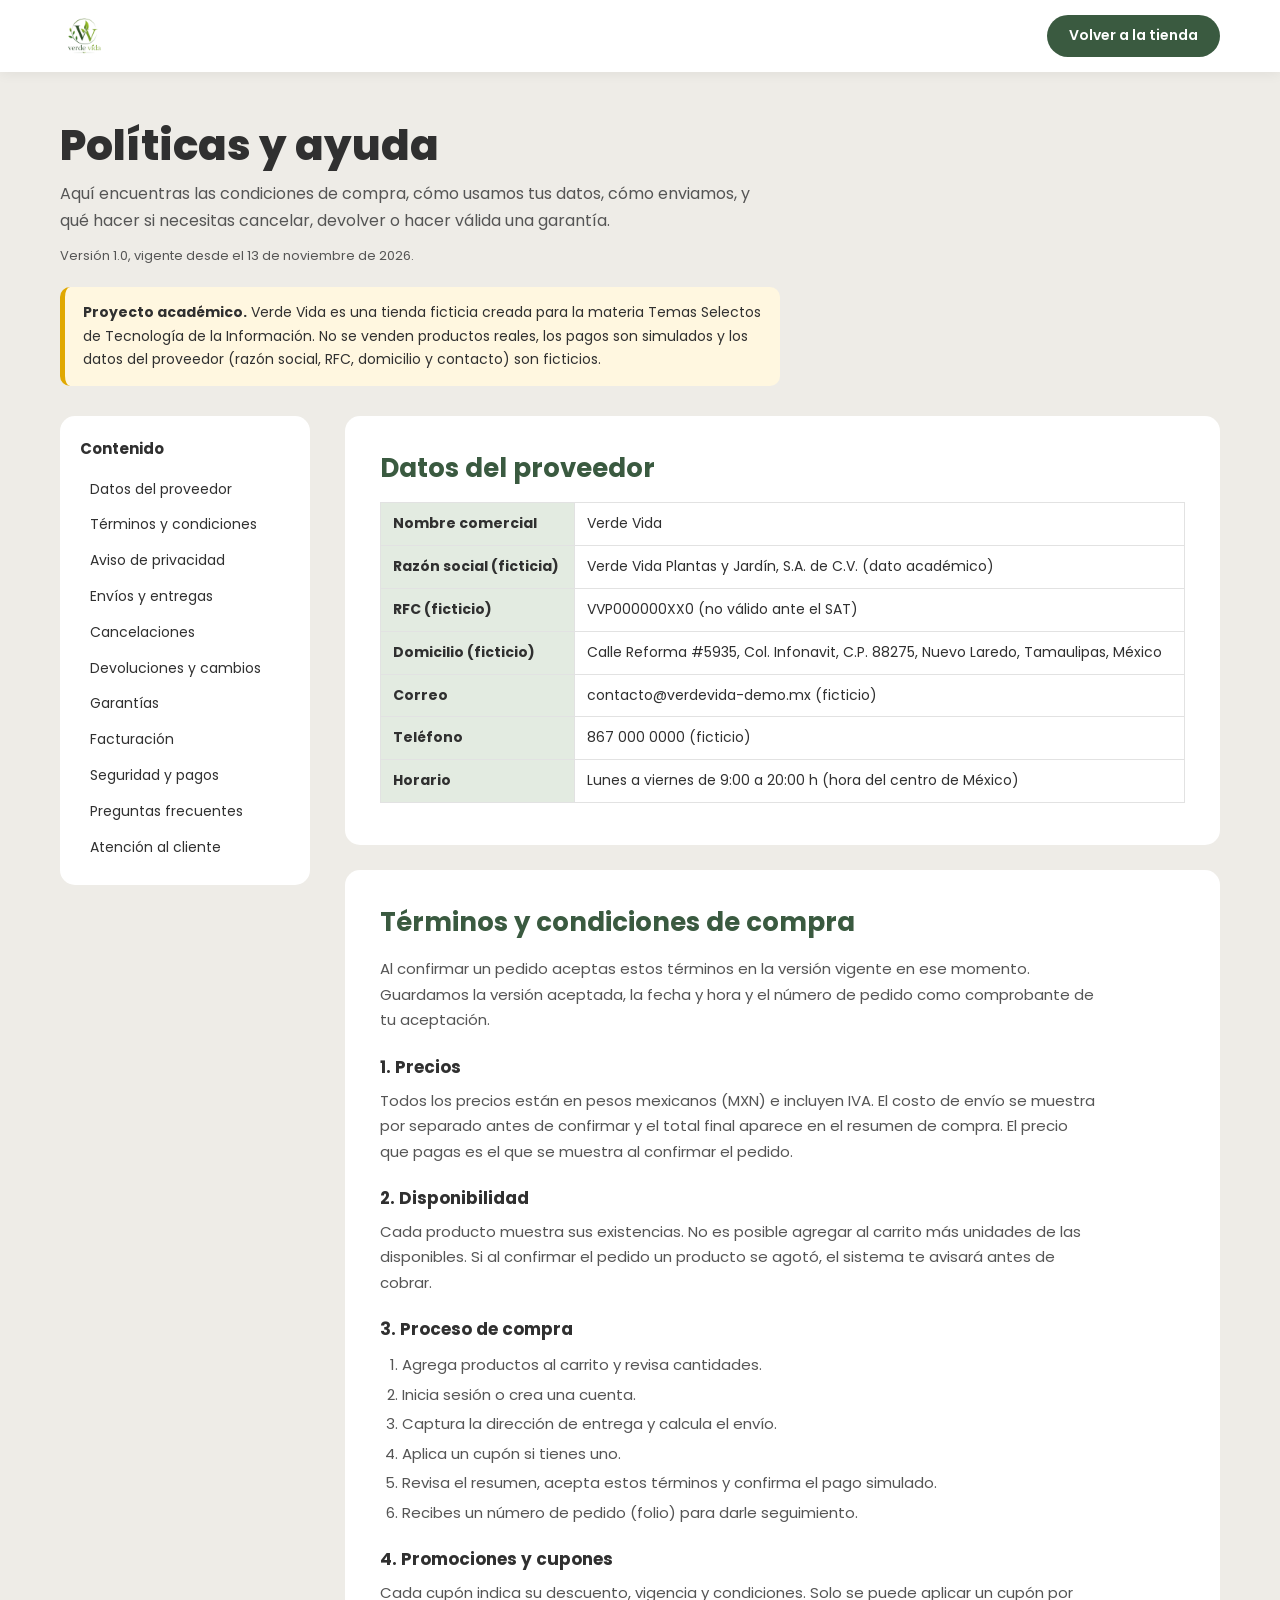
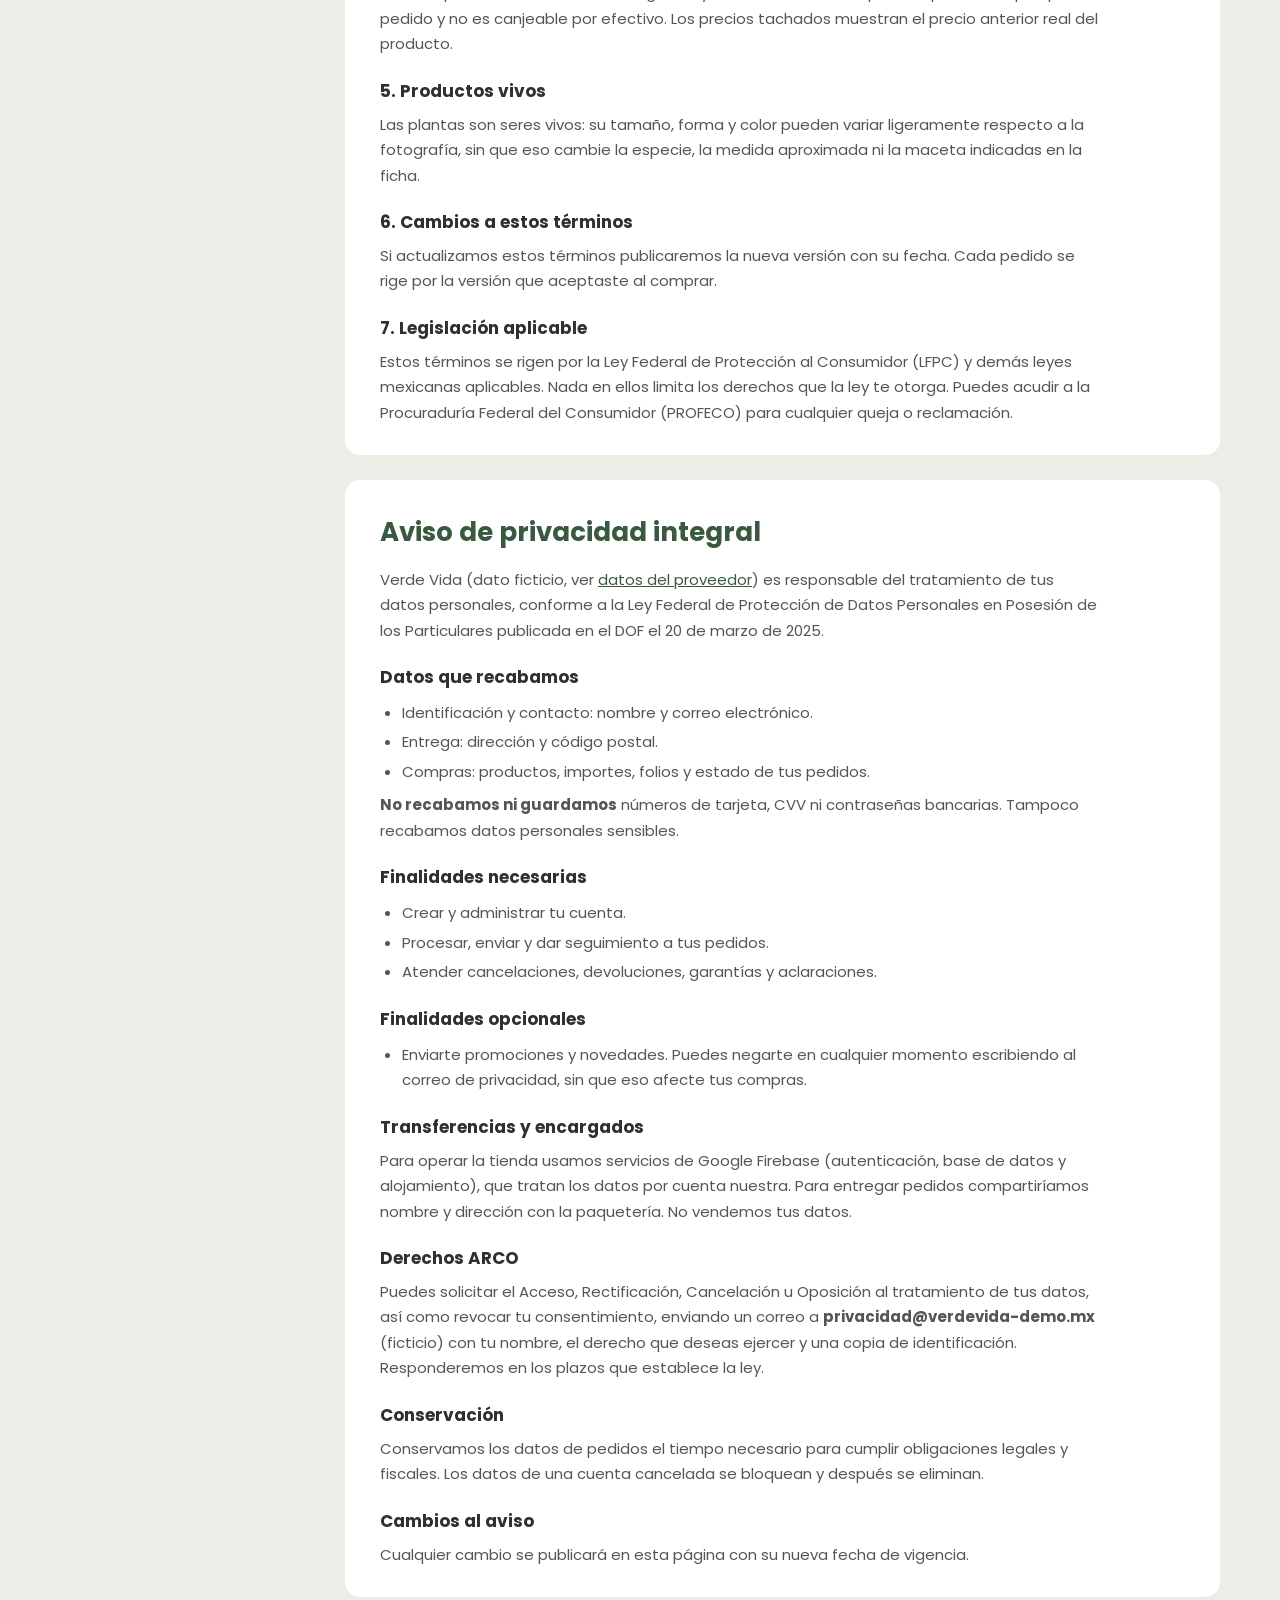
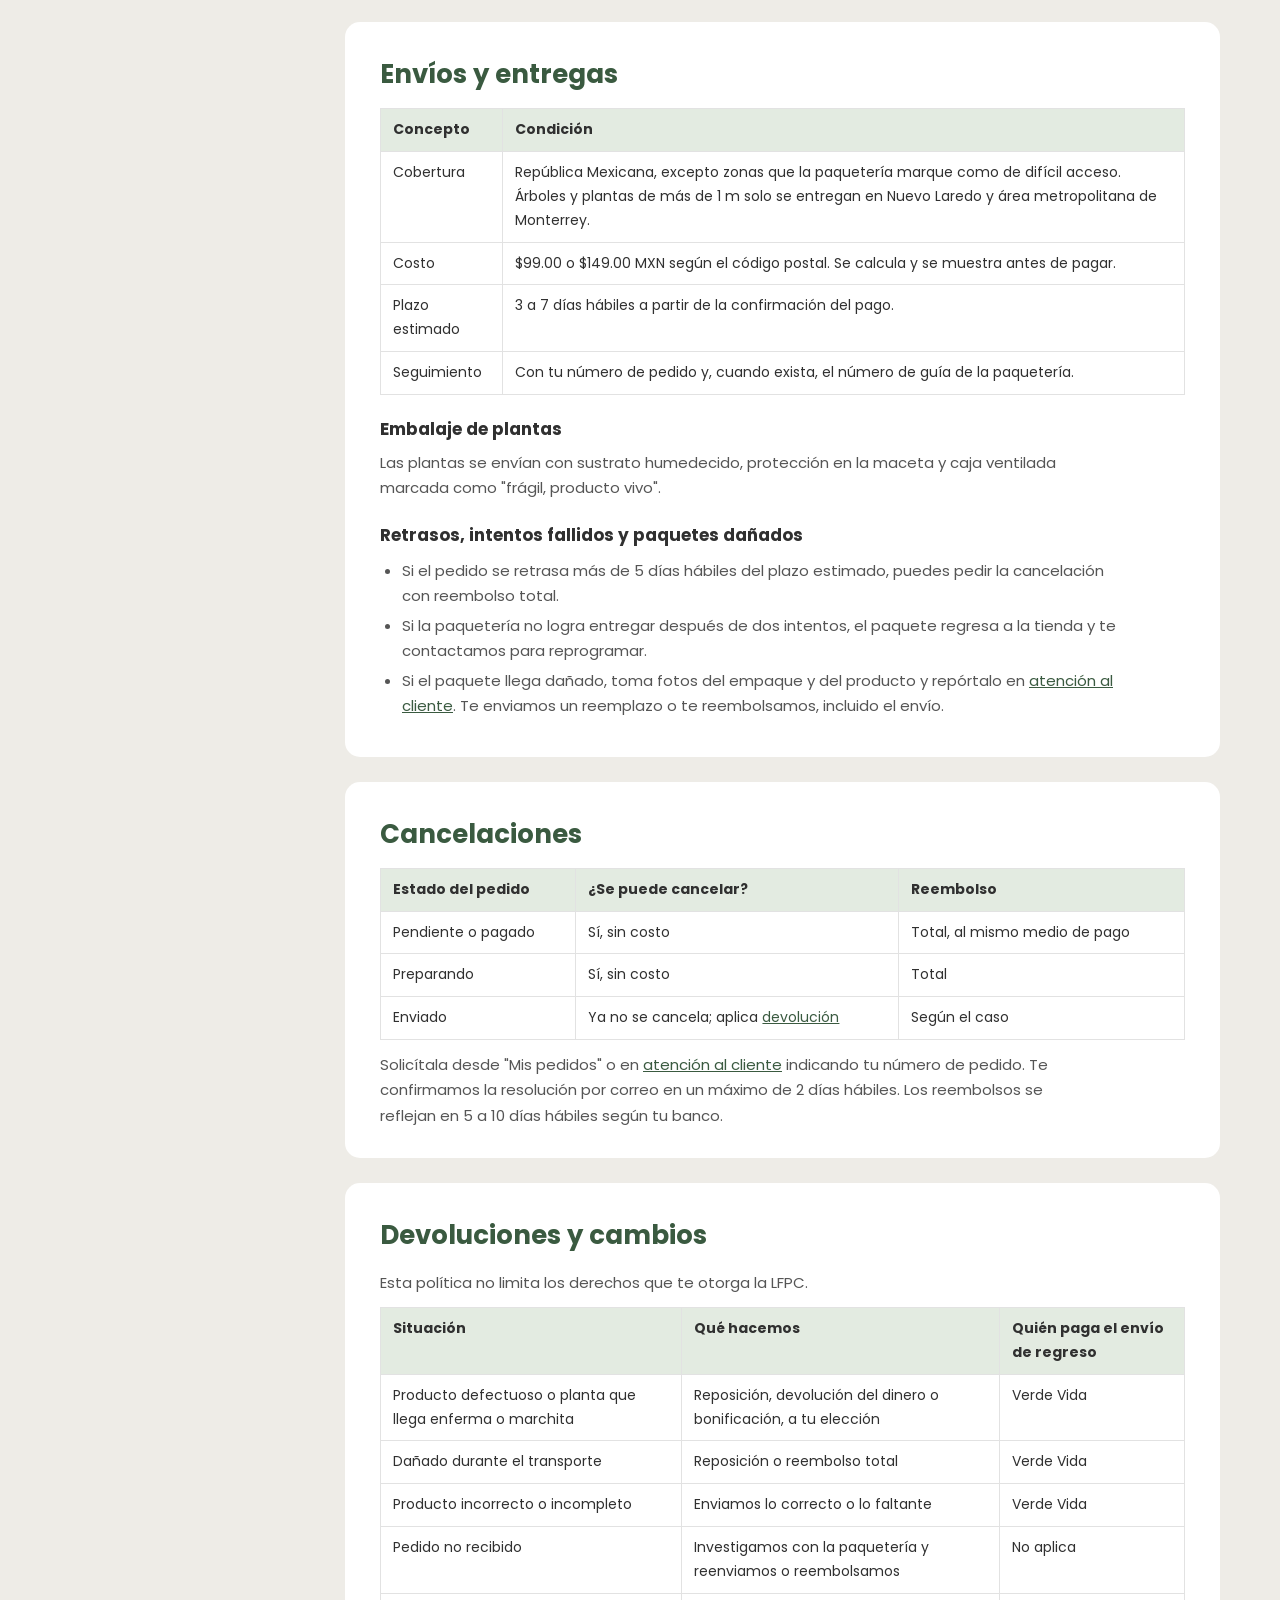
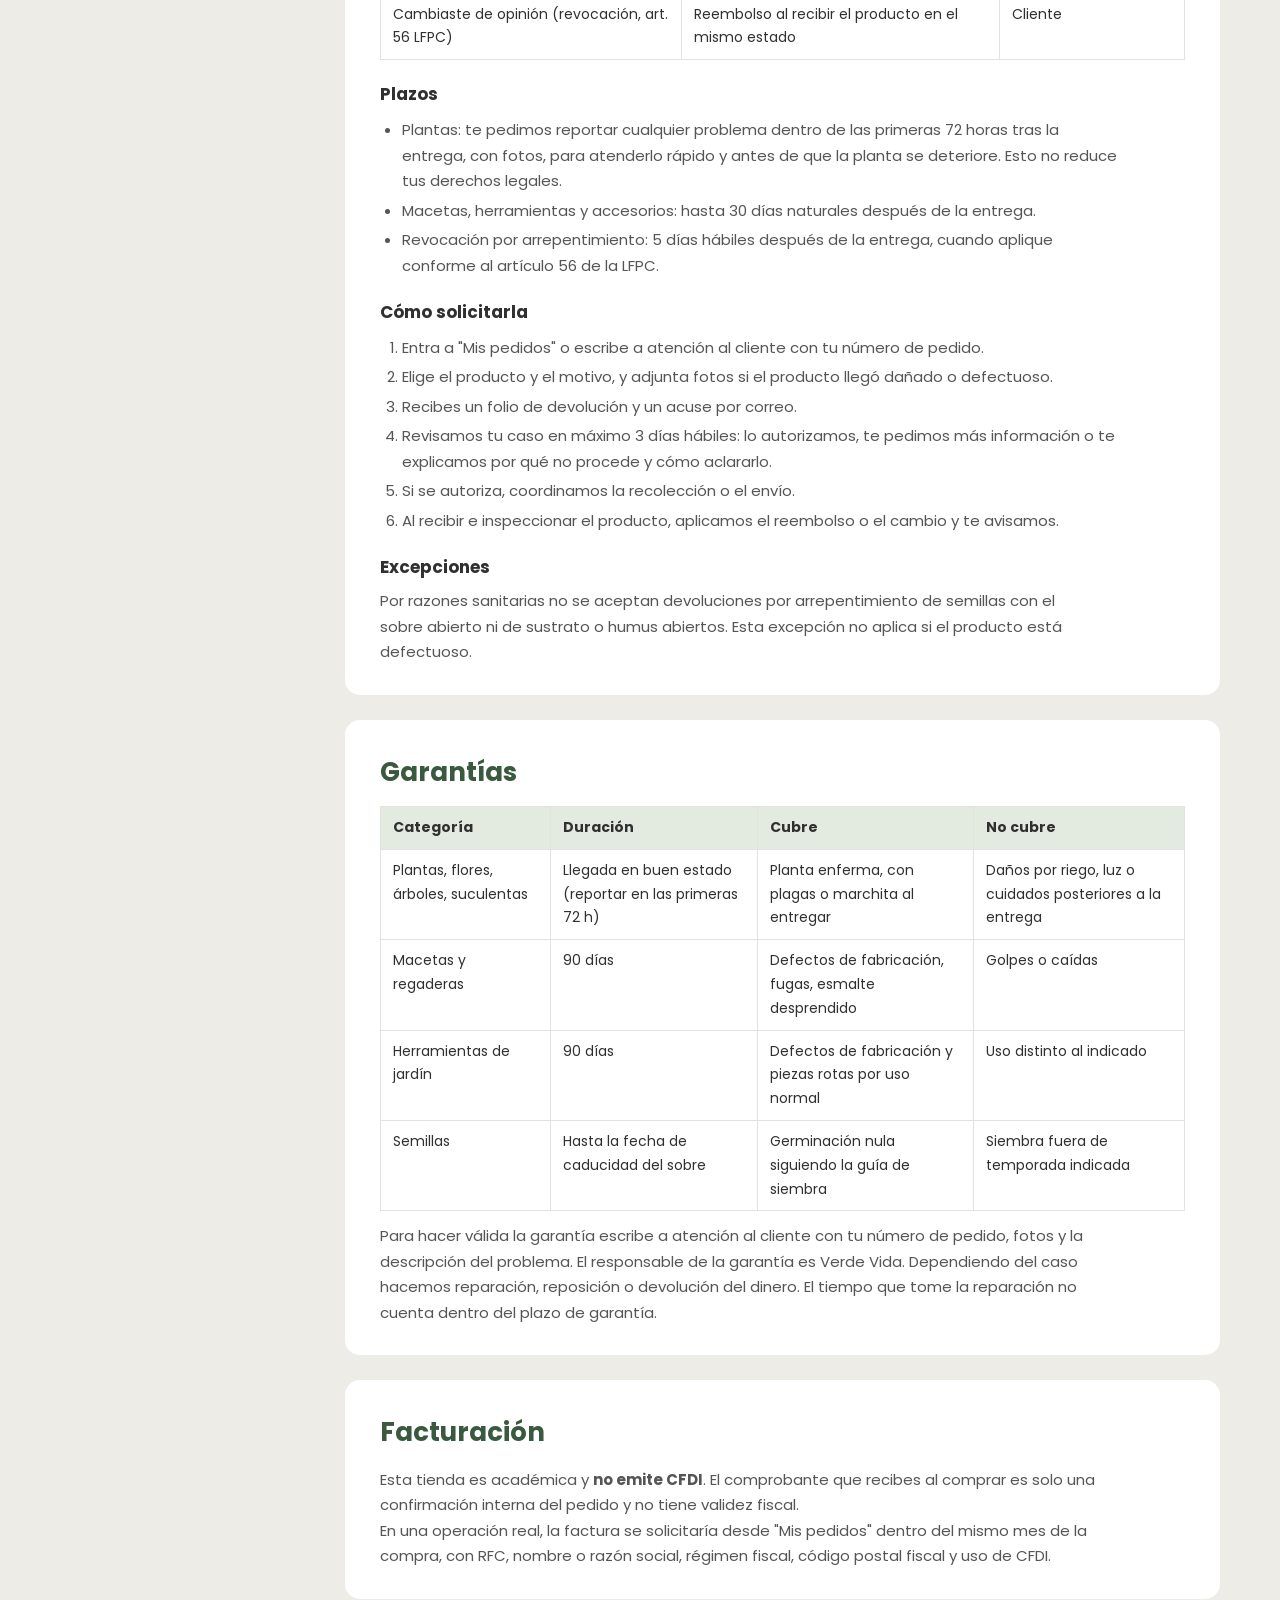
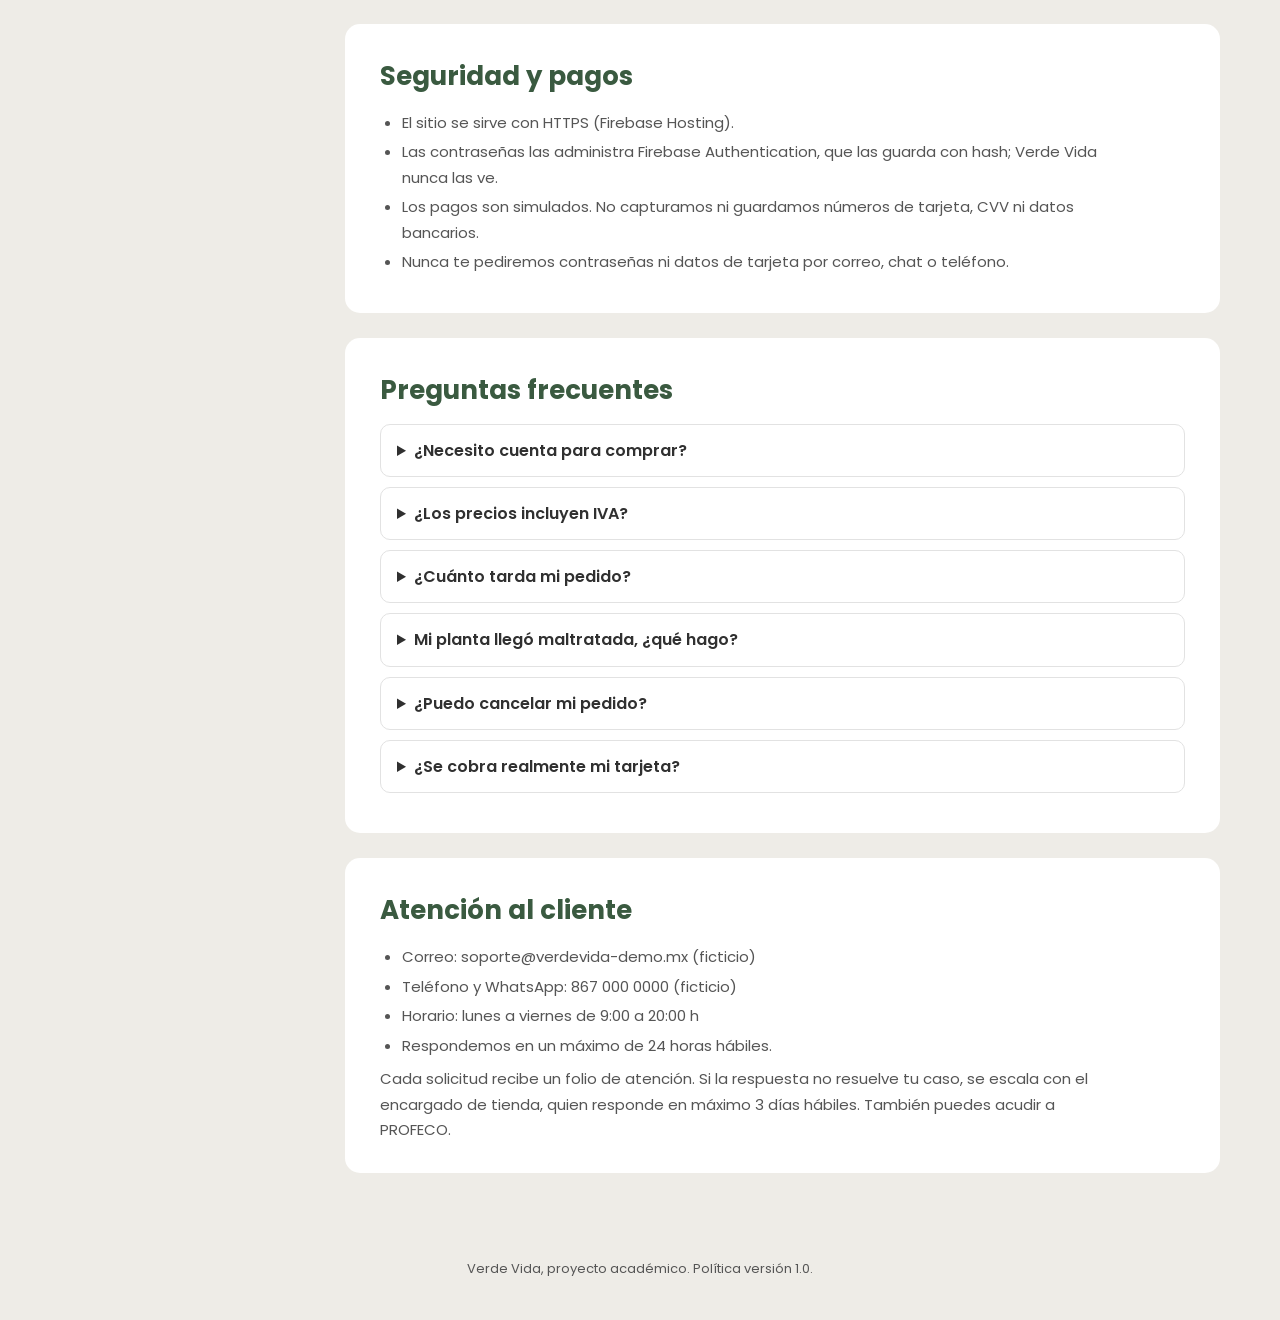
==== politicas.html @ 515da31c "pagina verde vida termianada, se realizo cambios en index, scrip y agregar archivos admin, etc" ====
<!DOCTYPE html>
<html lang="es">
<head>
    <meta charset="UTF-8">
    <meta name="viewport" content="width=device-width, initial-scale=1.0">
    <title>Políticas y Ayuda | Verde Vida</title>
    <!-- Solo legal.css: así esta página no hereda las reglas de style.css -->
    <link rel="stylesheet" href="legal.css?v=1.0">
</head>
<body>

<header class="legal-top">
    <div class="legal-top-inner">
        <a href="index.html" aria-label="Ir a la tienda Verde Vida">
            <img src="images/logo.ico" alt="Verde Vida">
        </a>
        <a href="index.html" class="btn-volver">Volver a la tienda</a>
    </div>
</header>

<section class="legal-hero">
    <h1>Políticas y ayuda</h1>
    <p>Aquí encuentras las condiciones de compra, cómo usamos tus datos, cómo enviamos, y qué hacer si necesitas cancelar, devolver o hacer válida una garantía.</p>
    <p class="version">Versión 1.0, vigente desde el 13 de noviembre de 2026.</p>
    <div class="aviso-academico" role="note">
        <strong>Proyecto académico.</strong> Verde Vida es una tienda ficticia creada para la materia Temas Selectos de Tecnología de la Información. No se venden productos reales, los pagos son simulados y los datos del proveedor (razón social, RFC, domicilio y contacto) son ficticios.
    </div>
</section>

<div class="legal-layout">

    <nav class="legal-indice" aria-label="Índice de políticas">
        <h2>Contenido</h2>
        <ul>
            <li><a href="#proveedor">Datos del proveedor</a></li>
            <li><a href="#terminos">Términos y condiciones</a></li>
            <li><a href="#privacidad">Aviso de privacidad</a></li>
            <li><a href="#envios">Envíos y entregas</a></li>
            <li><a href="#cancelaciones">Cancelaciones</a></li>
            <li><a href="#devoluciones">Devoluciones y cambios</a></li>
            <li><a href="#garantias">Garantías</a></li>
            <li><a href="#facturacion">Facturación</a></li>
            <li><a href="#seguridad">Seguridad y pagos</a></li>
            <li><a href="#faq">Preguntas frecuentes</a></li>
            <li><a href="#contacto">Atención al cliente</a></li>
        </ul>
    </nav>

    <main>

        <!-- ================= PROVEEDOR ================= -->
        <section class="legal-seccion" id="proveedor">
            <h2>Datos del proveedor</h2>
            <div class="tabla-wrap">
                <table>
                    <tr><th>Nombre comercial</th><td>Verde Vida</td></tr>
                    <tr><th>Razón social (ficticia)</th><td>Verde Vida Plantas y Jardín, S.A. de C.V. (dato académico)</td></tr>
                    <tr><th>RFC (ficticio)</th><td>VVP000000XX0 (no válido ante el SAT)</td></tr>
                    <tr><th>Domicilio (ficticio)</th><td>Calle Reforma #5935, Col. Infonavit, C.P. 88275, Nuevo Laredo, Tamaulipas, México</td></tr>
                    <tr><th>Correo</th><td>contacto@verdevida-demo.mx (ficticio)</td></tr>
                    <tr><th>Teléfono</th><td>867 000 0000 (ficticio)</td></tr>
                    <tr><th>Horario</th><td>Lunes a viernes de 9:00 a 20:00 h (hora del centro de México)</td></tr>
                </table>
            </div>
        </section>

        <!-- ================= TÉRMINOS ================= -->
        <section class="legal-seccion" id="terminos">
            <h2>Términos y condiciones de compra</h2>
            <p>Al confirmar un pedido aceptas estos términos en la versión vigente en ese momento. Guardamos la versión aceptada, la fecha y hora y el número de pedido como comprobante de tu aceptación.</p>

            <h3>1. Precios</h3>
            <p>Todos los precios están en pesos mexicanos (MXN) e incluyen IVA. El costo de envío se muestra por separado antes de confirmar y el total final aparece en el resumen de compra. El precio que pagas es el que se muestra al confirmar el pedido.</p>

            <h3>2. Disponibilidad</h3>
            <p>Cada producto muestra sus existencias. No es posible agregar al carrito más unidades de las disponibles. Si al confirmar el pedido un producto se agotó, el sistema te avisará antes de cobrar.</p>

            <h3>3. Proceso de compra</h3>
            <ol>
                <li>Agrega productos al carrito y revisa cantidades.</li>
                <li>Inicia sesión o crea una cuenta.</li>
                <li>Captura la dirección de entrega y calcula el envío.</li>
                <li>Aplica un cupón si tienes uno.</li>
                <li>Revisa el resumen, acepta estos términos y confirma el pago simulado.</li>
                <li>Recibes un número de pedido (folio) para darle seguimiento.</li>
            </ol>

            <h3>4. Promociones y cupones</h3>
            <p>Cada cupón indica su descuento, vigencia y condiciones. Solo se puede aplicar un cupón por pedido y no es canjeable por efectivo. Los precios tachados muestran el precio anterior real del producto.</p>

            <h3>5. Productos vivos</h3>
            <p>Las plantas son seres vivos: su tamaño, forma y color pueden variar ligeramente respecto a la fotografía, sin que eso cambie la especie, la medida aproximada ni la maceta indicadas en la ficha.</p>

            <h3>6. Cambios a estos términos</h3>
            <p>Si actualizamos estos términos publicaremos la nueva versión con su fecha. Cada pedido se rige por la versión que aceptaste al comprar.</p>

            <h3>7. Legislación aplicable</h3>
            <p>Estos términos se rigen por la Ley Federal de Protección al Consumidor (LFPC) y demás leyes mexicanas aplicables. Nada en ellos limita los derechos que la ley te otorga. Puedes acudir a la Procuraduría Federal del Consumidor (PROFECO) para cualquier queja o reclamación.</p>
        </section>

        <!-- ================= PRIVACIDAD ================= -->
        <section class="legal-seccion" id="privacidad">
            <h2>Aviso de privacidad integral</h2>
            <p>Verde Vida (dato ficticio, ver <a href="#proveedor">datos del proveedor</a>) es responsable del tratamiento de tus datos personales, conforme a la Ley Federal de Protección de Datos Personales en Posesión de los Particulares publicada en el DOF el 20 de marzo de 2025.</p>

            <h3>Datos que recabamos</h3>
            <ul>
                <li>Identificación y contacto: nombre y correo electrónico.</li>
                <li>Entrega: dirección y código postal.</li>
                <li>Compras: productos, importes, folios y estado de tus pedidos.</li>
            </ul>
            <p><strong>No recabamos ni guardamos</strong> números de tarjeta, CVV ni contraseñas bancarias. Tampoco recabamos datos personales sensibles.</p>

            <h3>Finalidades necesarias</h3>
            <ul>
                <li>Crear y administrar tu cuenta.</li>
                <li>Procesar, enviar y dar seguimiento a tus pedidos.</li>
                <li>Atender cancelaciones, devoluciones, garantías y aclaraciones.</li>
            </ul>
            <h3>Finalidades opcionales</h3>
            <ul>
                <li>Enviarte promociones y novedades. Puedes negarte en cualquier momento escribiendo al correo de privacidad, sin que eso afecte tus compras.</li>
            </ul>

            <h3>Transferencias y encargados</h3>
            <p>Para operar la tienda usamos servicios de Google Firebase (autenticación, base de datos y alojamiento), que tratan los datos por cuenta nuestra. Para entregar pedidos compartiríamos nombre y dirección con la paquetería. No vendemos tus datos.</p>

            <h3>Derechos ARCO</h3>
            <p>Puedes solicitar el Acceso, Rectificación, Cancelación u Oposición al tratamiento de tus datos, así como revocar tu consentimiento, enviando un correo a <strong>privacidad@verdevida-demo.mx</strong> (ficticio) con tu nombre, el derecho que deseas ejercer y una copia de identificación. Responderemos en los plazos que establece la ley.</p>

            <h3>Conservación</h3>
            <p>Conservamos los datos de pedidos el tiempo necesario para cumplir obligaciones legales y fiscales. Los datos de una cuenta cancelada se bloquean y después se eliminan.</p>

            <h3>Cambios al aviso</h3>
            <p>Cualquier cambio se publicará en esta página con su nueva fecha de vigencia.</p>
        </section>

        <!-- ================= ENVÍOS ================= -->
        <section class="legal-seccion" id="envios">
            <h2>Envíos y entregas</h2>
            <div class="tabla-wrap">
                <table>
                    <tr><th>Concepto</th><th>Condición</th></tr>
                    <tr><td>Cobertura</td><td>República Mexicana, excepto zonas que la paquetería marque como de difícil acceso. Árboles y plantas de más de 1 m solo se entregan en Nuevo Laredo y área metropolitana de Monterrey.</td></tr>
                    <tr><td>Costo</td><td>$99.00 o $149.00 MXN según el código postal. Se calcula y se muestra antes de pagar.</td></tr>
                    <tr><td>Plazo estimado</td><td>3 a 7 días hábiles a partir de la confirmación del pago.</td></tr>
                    <tr><td>Seguimiento</td><td>Con tu número de pedido y, cuando exista, el número de guía de la paquetería.</td></tr>
                </table>
            </div>
            <h3>Embalaje de plantas</h3>
            <p>Las plantas se envían con sustrato humedecido, protección en la maceta y caja ventilada marcada como "frágil, producto vivo".</p>
            <h3>Retrasos, intentos fallidos y paquetes dañados</h3>
            <ul>
                <li>Si el pedido se retrasa más de 5 días hábiles del plazo estimado, puedes pedir la cancelación con reembolso total.</li>
                <li>Si la paquetería no logra entregar después de dos intentos, el paquete regresa a la tienda y te contactamos para reprogramar.</li>
                <li>Si el paquete llega dañado, toma fotos del empaque y del producto y repórtalo en <a href="#contacto">atención al cliente</a>. Te enviamos un reemplazo o te reembolsamos, incluido el envío.</li>
            </ul>
        </section>

        <!-- ================= CANCELACIONES ================= -->
        <section class="legal-seccion" id="cancelaciones">
            <h2>Cancelaciones</h2>
            <div class="tabla-wrap">
                <table>
                    <tr><th>Estado del pedido</th><th>¿Se puede cancelar?</th><th>Reembolso</th></tr>
                    <tr><td>Pendiente o pagado</td><td>Sí, sin costo</td><td>Total, al mismo medio de pago</td></tr>
                    <tr><td>Preparando</td><td>Sí, sin costo</td><td>Total</td></tr>
                    <tr><td>Enviado</td><td>Ya no se cancela; aplica <a href="#devoluciones">devolución</a></td><td>Según el caso</td></tr>
                </table>
            </div>
            <p>Solicítala desde "Mis pedidos" o en <a href="#contacto">atención al cliente</a> indicando tu número de pedido. Te confirmamos la resolución por correo en un máximo de 2 días hábiles. Los reembolsos se reflejan en 5 a 10 días hábiles según tu banco.</p>
        </section>

        <!-- ================= DEVOLUCIONES ================= -->
        <section class="legal-seccion" id="devoluciones">
            <h2>Devoluciones y cambios</h2>
            <p>Esta política no limita los derechos que te otorga la LFPC.</p>

            <div class="tabla-wrap">
                <table>
                    <tr><th>Situación</th><th>Qué hacemos</th><th>Quién paga el envío de regreso</th></tr>
                    <tr><td>Producto defectuoso o planta que llega enferma o marchita</td><td>Reposición, devolución del dinero o bonificación, a tu elección</td><td>Verde Vida</td></tr>
                    <tr><td>Dañado durante el transporte</td><td>Reposición o reembolso total</td><td>Verde Vida</td></tr>
                    <tr><td>Producto incorrecto o incompleto</td><td>Enviamos lo correcto o lo faltante</td><td>Verde Vida</td></tr>
                    <tr><td>Pedido no recibido</td><td>Investigamos con la paquetería y reenviamos o reembolsamos</td><td>No aplica</td></tr>
                    <tr><td>Cambiaste de opinión (revocación, art. 56 LFPC)</td><td>Reembolso al recibir el producto en el mismo estado</td><td>Cliente</td></tr>
                </table>
            </div>

            <h3>Plazos</h3>
            <ul>
                <li>Plantas: te pedimos reportar cualquier problema dentro de las primeras 72 horas tras la entrega, con fotos, para atenderlo rápido y antes de que la planta se deteriore. Esto no reduce tus derechos legales.</li>
                <li>Macetas, herramientas y accesorios: hasta 30 días naturales después de la entrega.</li>
                <li>Revocación por arrepentimiento: 5 días hábiles después de la entrega, cuando aplique conforme al artículo 56 de la LFPC.</li>
            </ul>

            <h3>Cómo solicitarla</h3>
            <ol>
                <li>Entra a "Mis pedidos" o escribe a atención al cliente con tu número de pedido.</li>
                <li>Elige el producto y el motivo, y adjunta fotos si el producto llegó dañado o defectuoso.</li>
                <li>Recibes un folio de devolución y un acuse por correo.</li>
                <li>Revisamos tu caso en máximo 3 días hábiles: lo autorizamos, te pedimos más información o te explicamos por qué no procede y cómo aclararlo.</li>
                <li>Si se autoriza, coordinamos la recolección o el envío.</li>
                <li>Al recibir e inspeccionar el producto, aplicamos el reembolso o el cambio y te avisamos.</li>
            </ol>

            <h3>Excepciones</h3>
            <p>Por razones sanitarias no se aceptan devoluciones por arrepentimiento de semillas con el sobre abierto ni de sustrato o humus abiertos. Esta excepción no aplica si el producto está defectuoso.</p>
        </section>

        <!-- ================= GARANTÍAS ================= -->
        <section class="legal-seccion" id="garantias">
            <h2>Garantías</h2>
            <div class="tabla-wrap">
                <table>
                    <tr><th>Categoría</th><th>Duración</th><th>Cubre</th><th>No cubre</th></tr>
                    <tr><td>Plantas, flores, árboles, suculentas</td><td>Llegada en buen estado (reportar en las primeras 72 h)</td><td>Planta enferma, con plagas o marchita al entregar</td><td>Daños por riego, luz o cuidados posteriores a la entrega</td></tr>
                    <tr><td>Macetas y regaderas</td><td>90 días</td><td>Defectos de fabricación, fugas, esmalte desprendido</td><td>Golpes o caídas</td></tr>
                    <tr><td>Herramientas de jardín</td><td>90 días</td><td>Defectos de fabricación y piezas rotas por uso normal</td><td>Uso distinto al indicado</td></tr>
                    <tr><td>Semillas</td><td>Hasta la fecha de caducidad del sobre</td><td>Germinación nula siguiendo la guía de siembra</td><td>Siembra fuera de temporada indicada</td></tr>
                </table>
            </div>
            <p>Para hacer válida la garantía escribe a atención al cliente con tu número de pedido, fotos y la descripción del problema. El responsable de la garantía es Verde Vida. Dependiendo del caso hacemos reparación, reposición o devolución del dinero. El tiempo que tome la reparación no cuenta dentro del plazo de garantía.</p>
        </section>

        <!-- ================= FACTURACIÓN ================= -->
        <section class="legal-seccion" id="facturacion">
            <h2>Facturación</h2>
            <p>Esta tienda es académica y <strong>no emite CFDI</strong>. El comprobante que recibes al comprar es solo una confirmación interna del pedido y no tiene validez fiscal.</p>
            <p>En una operación real, la factura se solicitaría desde "Mis pedidos" dentro del mismo mes de la compra, con RFC, nombre o razón social, régimen fiscal, código postal fiscal y uso de CFDI.</p>
        </section>

        <!-- ================= SEGURIDAD ================= -->
        <section class="legal-seccion" id="seguridad">
            <h2>Seguridad y pagos</h2>
            <ul>
                <li>El sitio se sirve con HTTPS (Firebase Hosting).</li>
                <li>Las contraseñas las administra Firebase Authentication, que las guarda con hash; Verde Vida nunca las ve.</li>
                <li>Los pagos son simulados. No capturamos ni guardamos números de tarjeta, CVV ni datos bancarios.</li>
                <li>Nunca te pediremos contraseñas ni datos de tarjeta por correo, chat o teléfono.</li>
            </ul>
        </section>

        <!-- ================= FAQ ================= -->
        <section class="legal-seccion" id="faq">
            <h2>Preguntas frecuentes</h2>
            <details><summary>¿Necesito cuenta para comprar?</summary><p>Sí. Así puedes consultar tus pedidos y solicitar devoluciones desde tu historial.</p></details>
            <details><summary>¿Los precios incluyen IVA?</summary><p>Sí. El envío se suma por separado y lo ves antes de pagar.</p></details>
            <details><summary>¿Cuánto tarda mi pedido?</summary><p>De 3 a 7 días hábiles. Consulta la sección de <a href="#envios">envíos</a>.</p></details>
            <details><summary>Mi planta llegó maltratada, ¿qué hago?</summary><p>Tómale fotos y repórtalo en las primeras 72 horas en atención al cliente. Te enviamos otra o te reembolsamos.</p></details>
            <details><summary>¿Puedo cancelar mi pedido?</summary><p>Sí, mientras no se haya enviado. Revisa la sección de <a href="#cancelaciones">cancelaciones</a>.</p></details>
            <details><summary>¿Se cobra realmente mi tarjeta?</summary><p>No. Es una tienda académica y el pago es simulado.</p></details>
        </section>

        <!-- ================= CONTACTO ================= -->
        <section class="legal-seccion" id="contacto">
            <h2>Atención al cliente</h2>
            <ul>
                <li>Correo: soporte@verdevida-demo.mx (ficticio)</li>
                <li>Teléfono y WhatsApp: 867 000 0000 (ficticio)</li>
                <li>Horario: lunes a viernes de 9:00 a 20:00 h</li>
                <li>Respondemos en un máximo de 24 horas hábiles.</li>
            </ul>
            <p>Cada solicitud recibe un folio de atención. Si la respuesta no resuelve tu caso, se escala con el encargado de tienda, quien responde en máximo 3 días hábiles. También puedes acudir a PROFECO.</p>
        </section>

    </main>
</div>

<footer class="legal-pie">
    Verde Vida, proyecto académico. Política versión 1.0.
</footer>

</body>
</html>
---- legal.css ----
/* =========================================================
   legal.css  |  Estilos SOLO para politicas.html
   No se carga style.css aquí para que las reglas globales
   (img {width:450px}, .header {min-height:700px}, etc.)
   no desacomoden esta página.
   ========================================================= */
@import url('https://fonts.googleapis.com/css2?family=Poppins:wght@400;500;600;700;800&display=swap');

:root {
    --verde: #3A5A40;
    --verde-claro: #e3ebe1;
    --fondo: #eeece7;
    --texto: #303030;
    --texto-suave: #555555;
    --blanco: #ffffff;
    --aviso: #fff7e0;
}

*, *::before, *::after { box-sizing: border-box; margin: 0; padding: 0; }

html { scroll-behavior: smooth; scroll-padding-top: 90px; }

body {
    font-family: 'Poppins', sans-serif;
    background: var(--fondo);
    color: var(--texto);
    line-height: 1.7;
}

a { color: var(--verde); }
a:focus-visible, button:focus-visible { outline: 3px solid var(--verde); outline-offset: 2px; }

/* --- Barra superior --- */
.legal-top {
    position: sticky;
    top: 0;
    z-index: 50;
    background: var(--blanco);
    box-shadow: 0 2px 12px rgba(0, 0, 0, 0.06);
}
.legal-top-inner {
    max-width: 1200px;
    margin: 0 auto;
    padding: 12px 20px;
    display: flex;
    align-items: center;
    justify-content: space-between;
    gap: 15px;
}
.legal-top img { height: 48px; width: auto; display: block; }
.btn-volver {
    display: inline-block;
    background: var(--verde);
    color: var(--blanco);
    padding: 9px 22px;
    border-radius: 25px;
    font-weight: 600;
    font-size: 14px;
    text-decoration: none;
}

/* --- Encabezado de la página --- */
.legal-hero {
    max-width: 1200px;
    margin: 0 auto;
    padding: 50px 20px 30px;
}
.legal-hero h1 { font-size: 42px; line-height: 1.15; font-weight: 800; }
.legal-hero p { color: var(--texto-suave); margin-top: 10px; max-width: 70ch; }
.version { font-size: 13px; color: var(--texto-suave); margin-top: 6px; }

.aviso-academico {
    background: var(--aviso);
    border-left: 5px solid #e0a800;
    padding: 14px 18px;
    border-radius: 10px;
    margin-top: 20px;
    font-size: 14px;
    max-width: 80ch;
}

/* --- Layout: índice + contenido --- */
.legal-layout {
    max-width: 1200px;
    margin: 0 auto;
    padding: 0 20px 60px;
    display: grid;
    grid-template-columns: 250px 1fr;
    gap: 35px;
    align-items: start;
}

.legal-indice {
    position: sticky;
    top: 95px;
    background: var(--blanco);
    border-radius: 15px;
    padding: 20px;
}
.legal-indice h2 { font-size: 15px; margin-bottom: 10px; }
.legal-indice ul { list-style: none; }
.legal-indice a {
    display: block;
    padding: 6px 10px;
    border-radius: 8px;
    font-size: 14px;
    color: var(--texto);
    text-decoration: none;
}
.legal-indice a:hover { background: var(--verde-claro); color: var(--verde); }

.legal-seccion {
    background: var(--blanco);
    border-radius: 15px;
    padding: 30px 35px;
    margin-bottom: 25px;
}
.legal-seccion h2 {
    font-size: 26px;
    color: var(--verde);
    margin-bottom: 12px;
    font-weight: 700;
}
.legal-seccion h3 { font-size: 17px; margin: 20px 0 6px; }
.legal-seccion p, .legal-seccion li { color: var(--texto-suave); font-size: 15px; max-width: 80ch; }
.legal-seccion ul, .legal-seccion ol { padding-left: 22px; margin: 8px 0; }
.legal-seccion li { margin-bottom: 4px; }

.tabla-wrap { overflow-x: auto; margin: 12px 0; }
.legal-seccion table { border-collapse: collapse; width: 100%; min-width: 480px; font-size: 14px; }
.legal-seccion th, .legal-seccion td { border: 1px solid #e2e2e2; padding: 9px 12px; text-align: left; vertical-align: top; }
.legal-seccion th { background: var(--verde-claro); color: var(--texto); }

details { border: 1px solid #e2e2e2; border-radius: 10px; padding: 12px 16px; margin-bottom: 10px; }
summary { cursor: pointer; font-weight: 600; }
details p { margin-top: 8px; }

.legal-pie { text-align: center; font-size: 13px; color: var(--texto-suave); padding: 0 20px 40px; }

/* --- Responsive (360 px en adelante) --- */
@media (max-width: 860px) {
    .legal-layout { grid-template-columns: 1fr; }
    .legal-indice { position: static; }
    .legal-hero h1 { font-size: 30px; }
    .legal-seccion { padding: 22px 20px; }
}
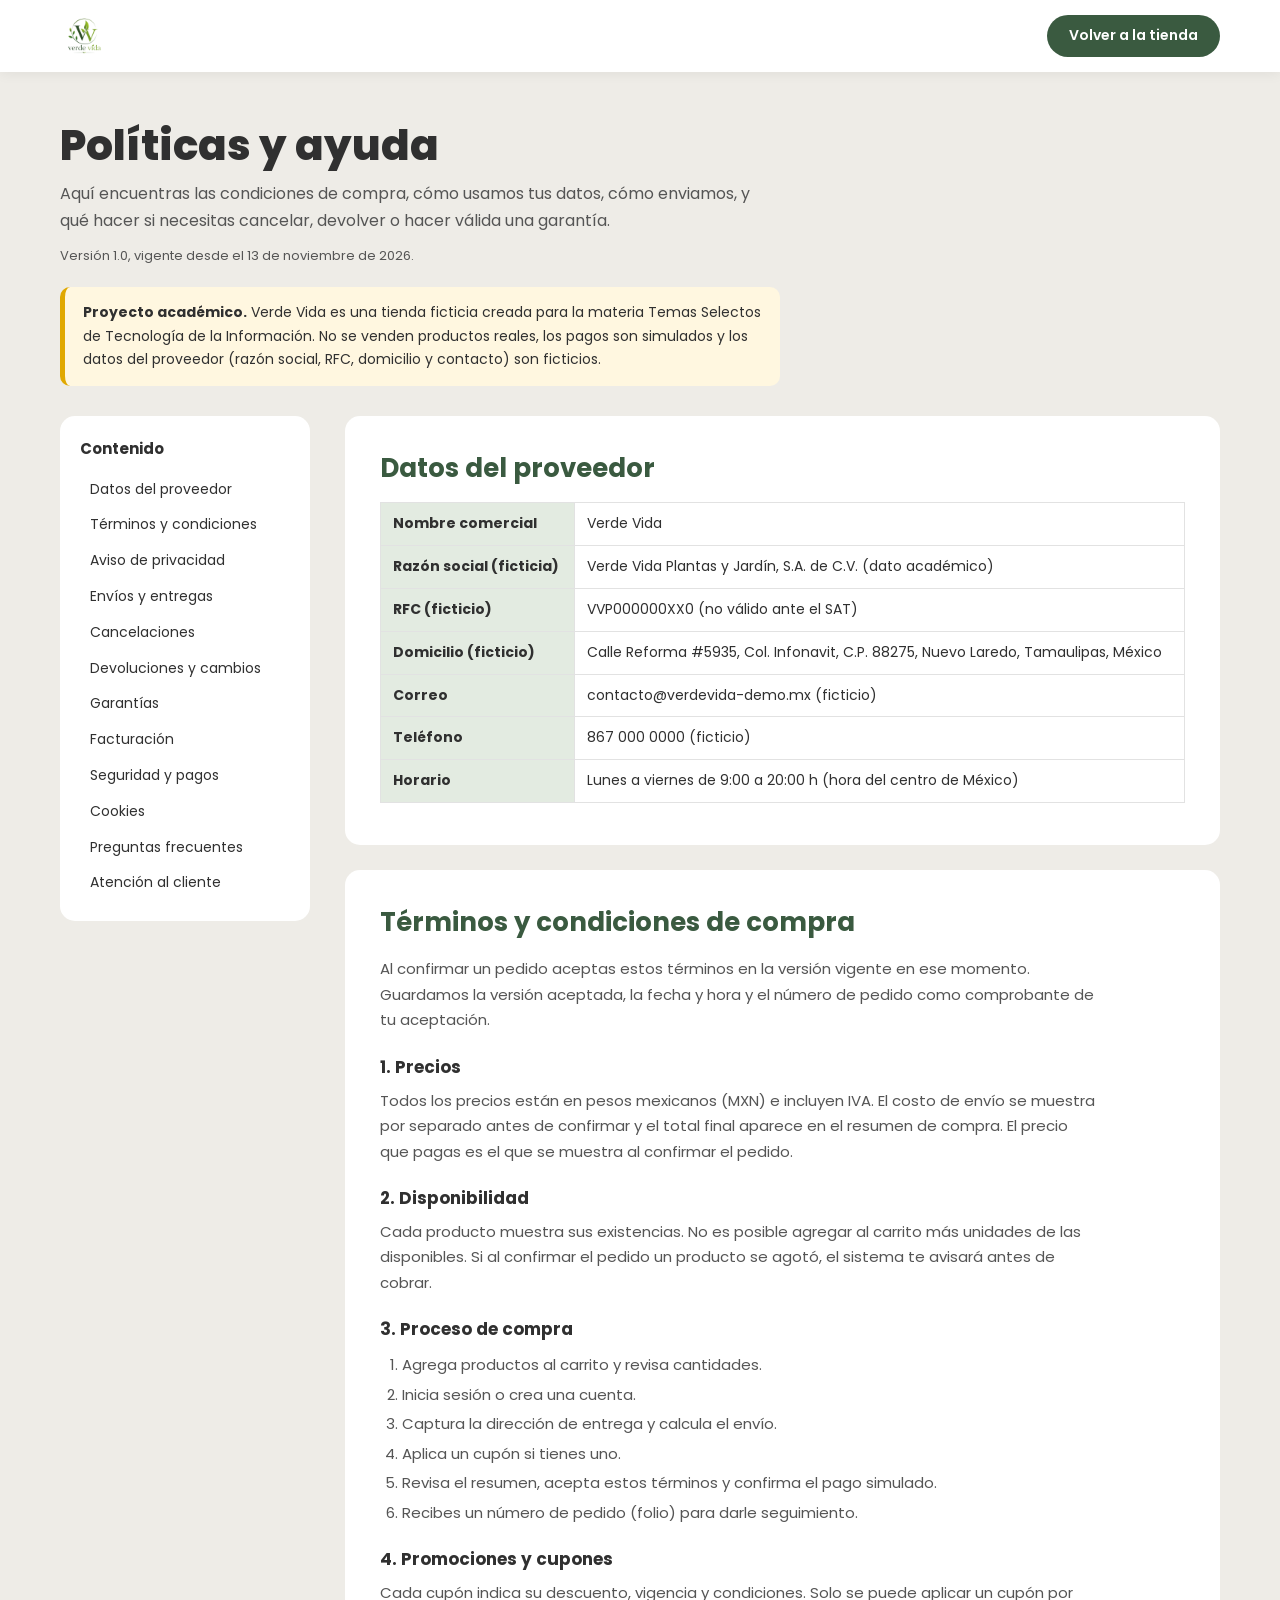
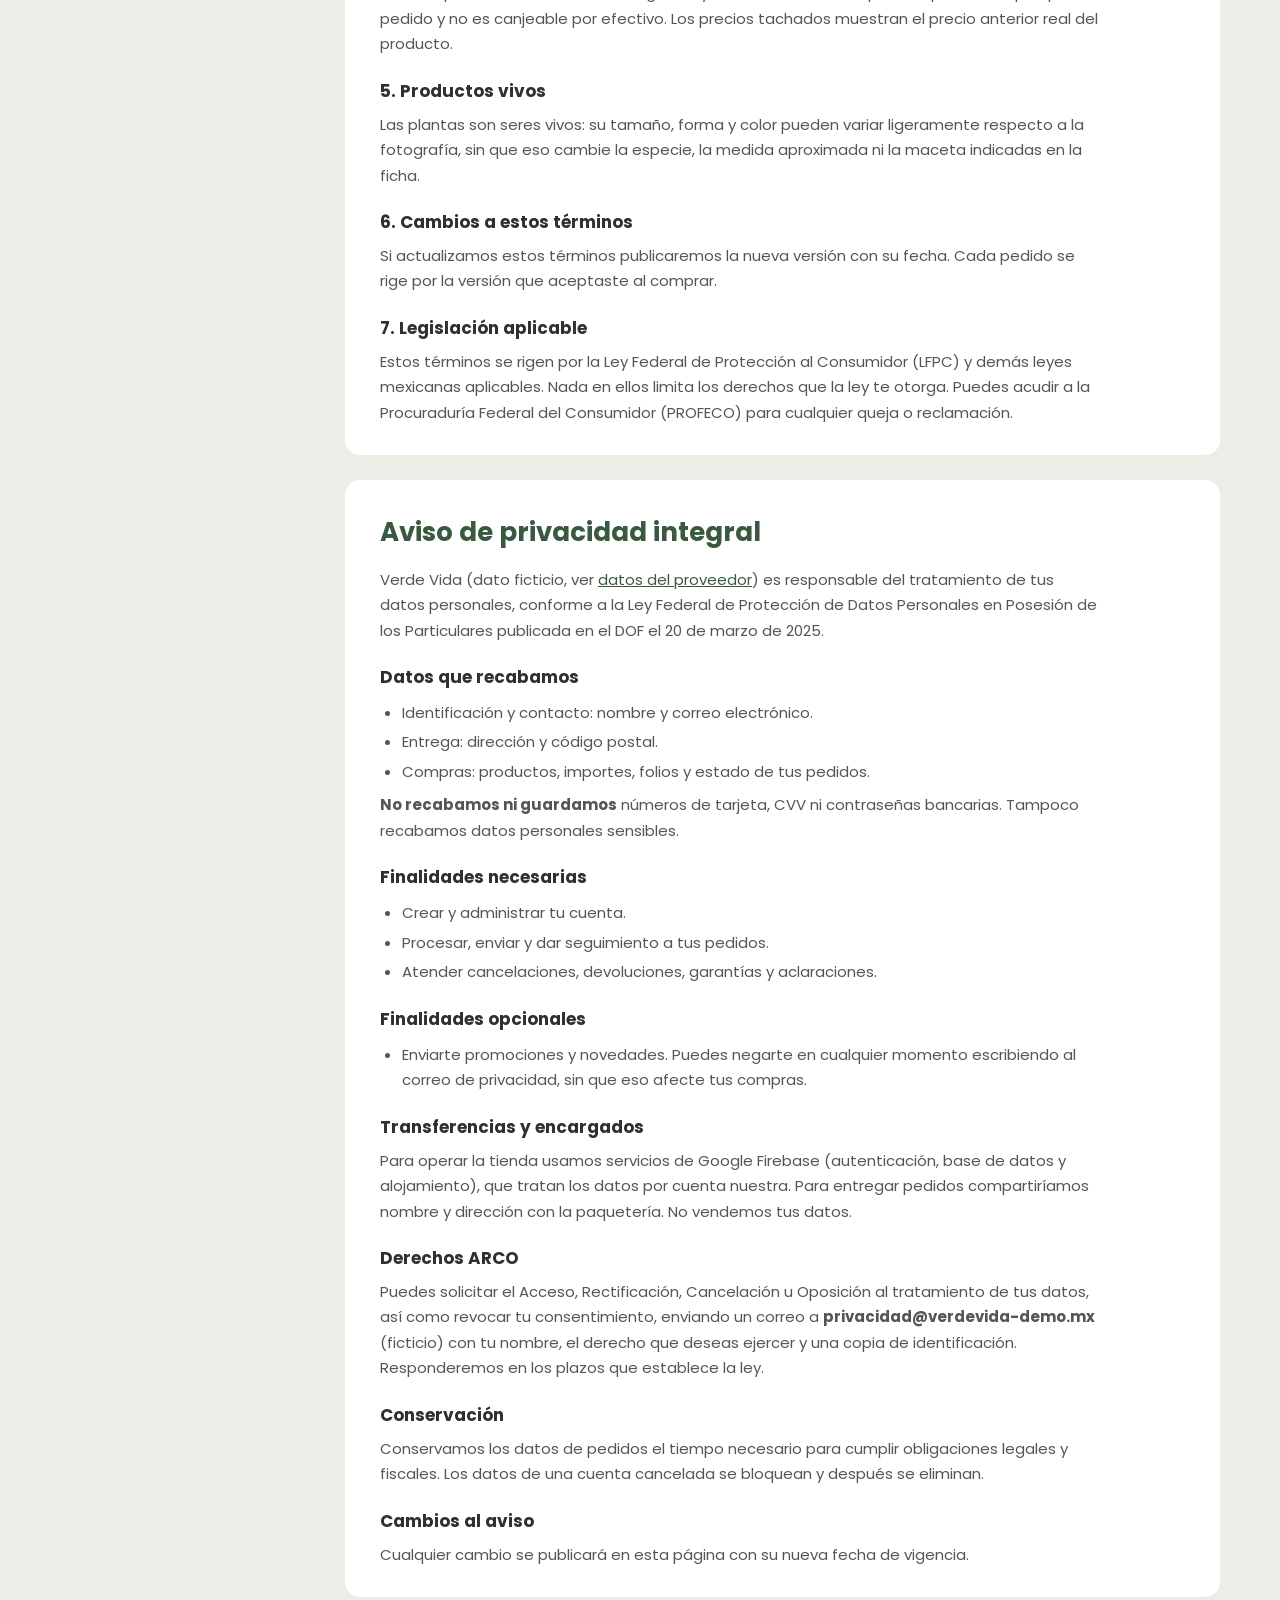
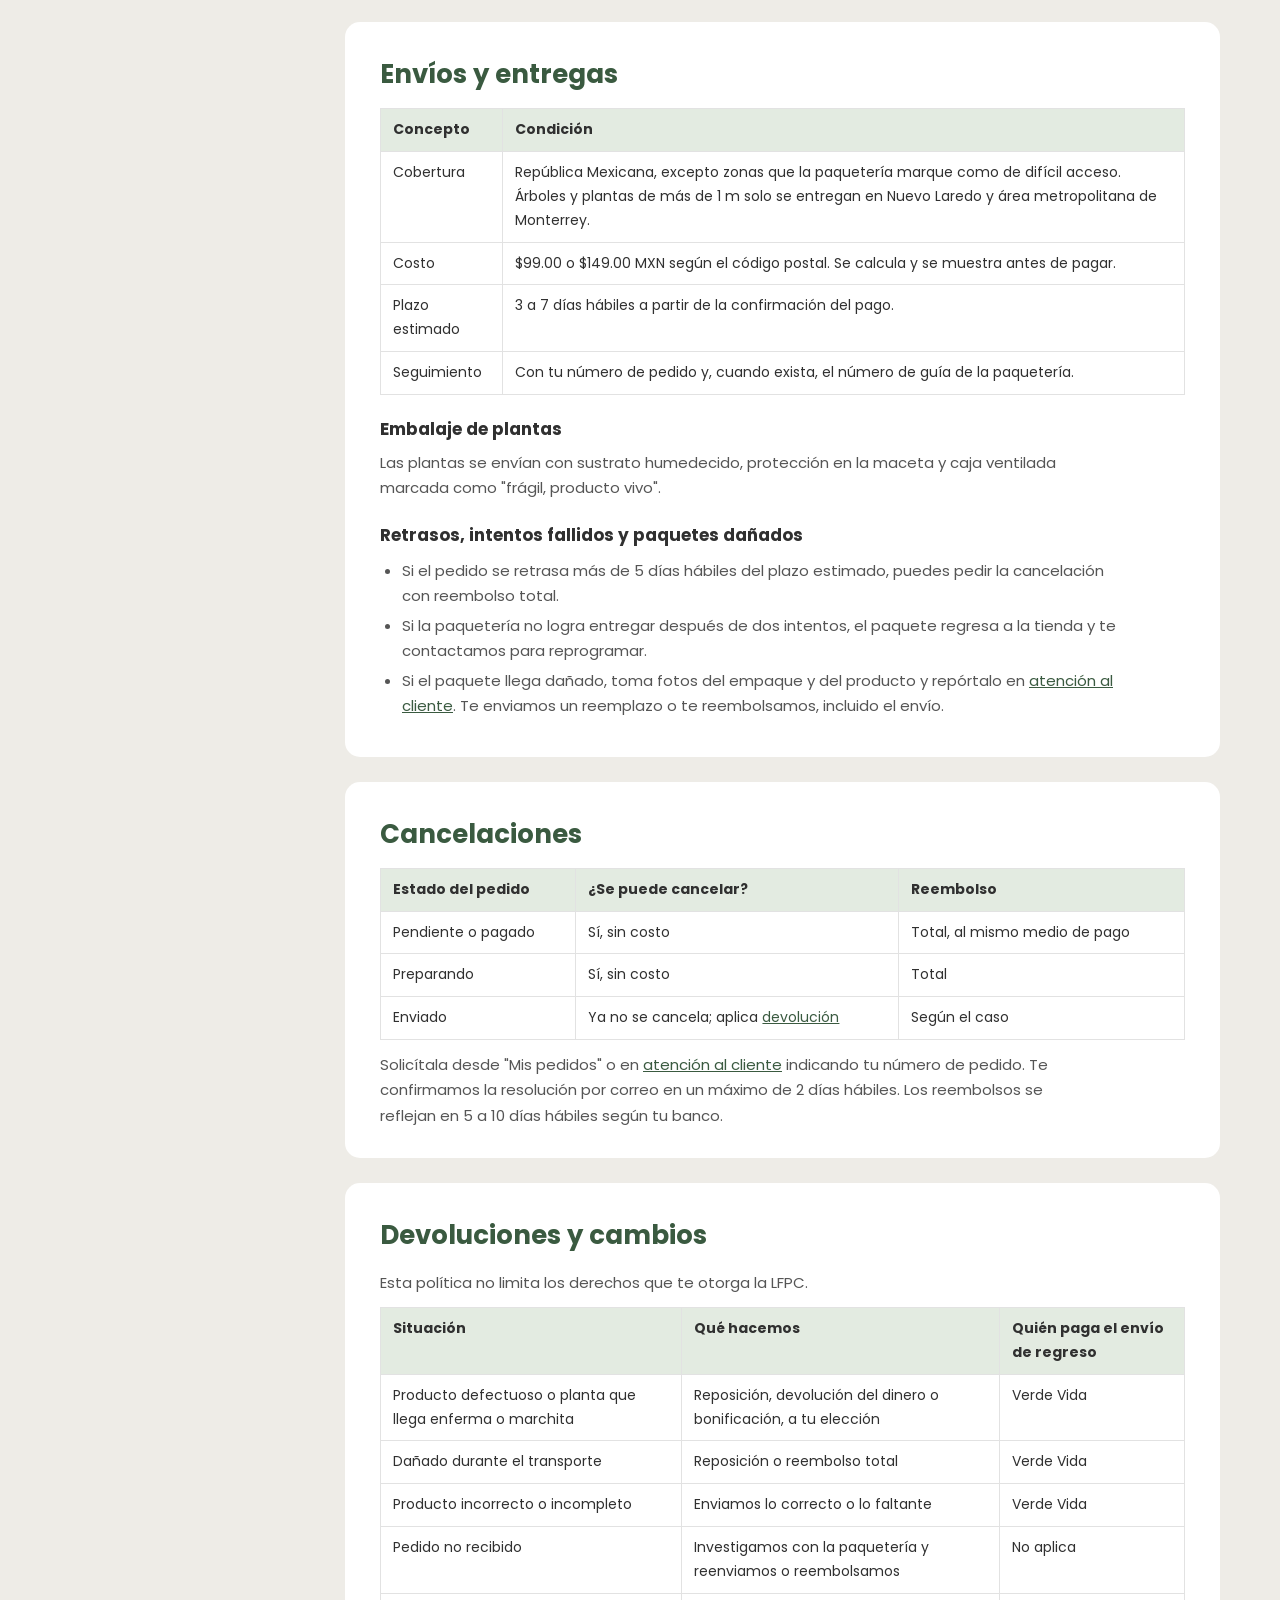
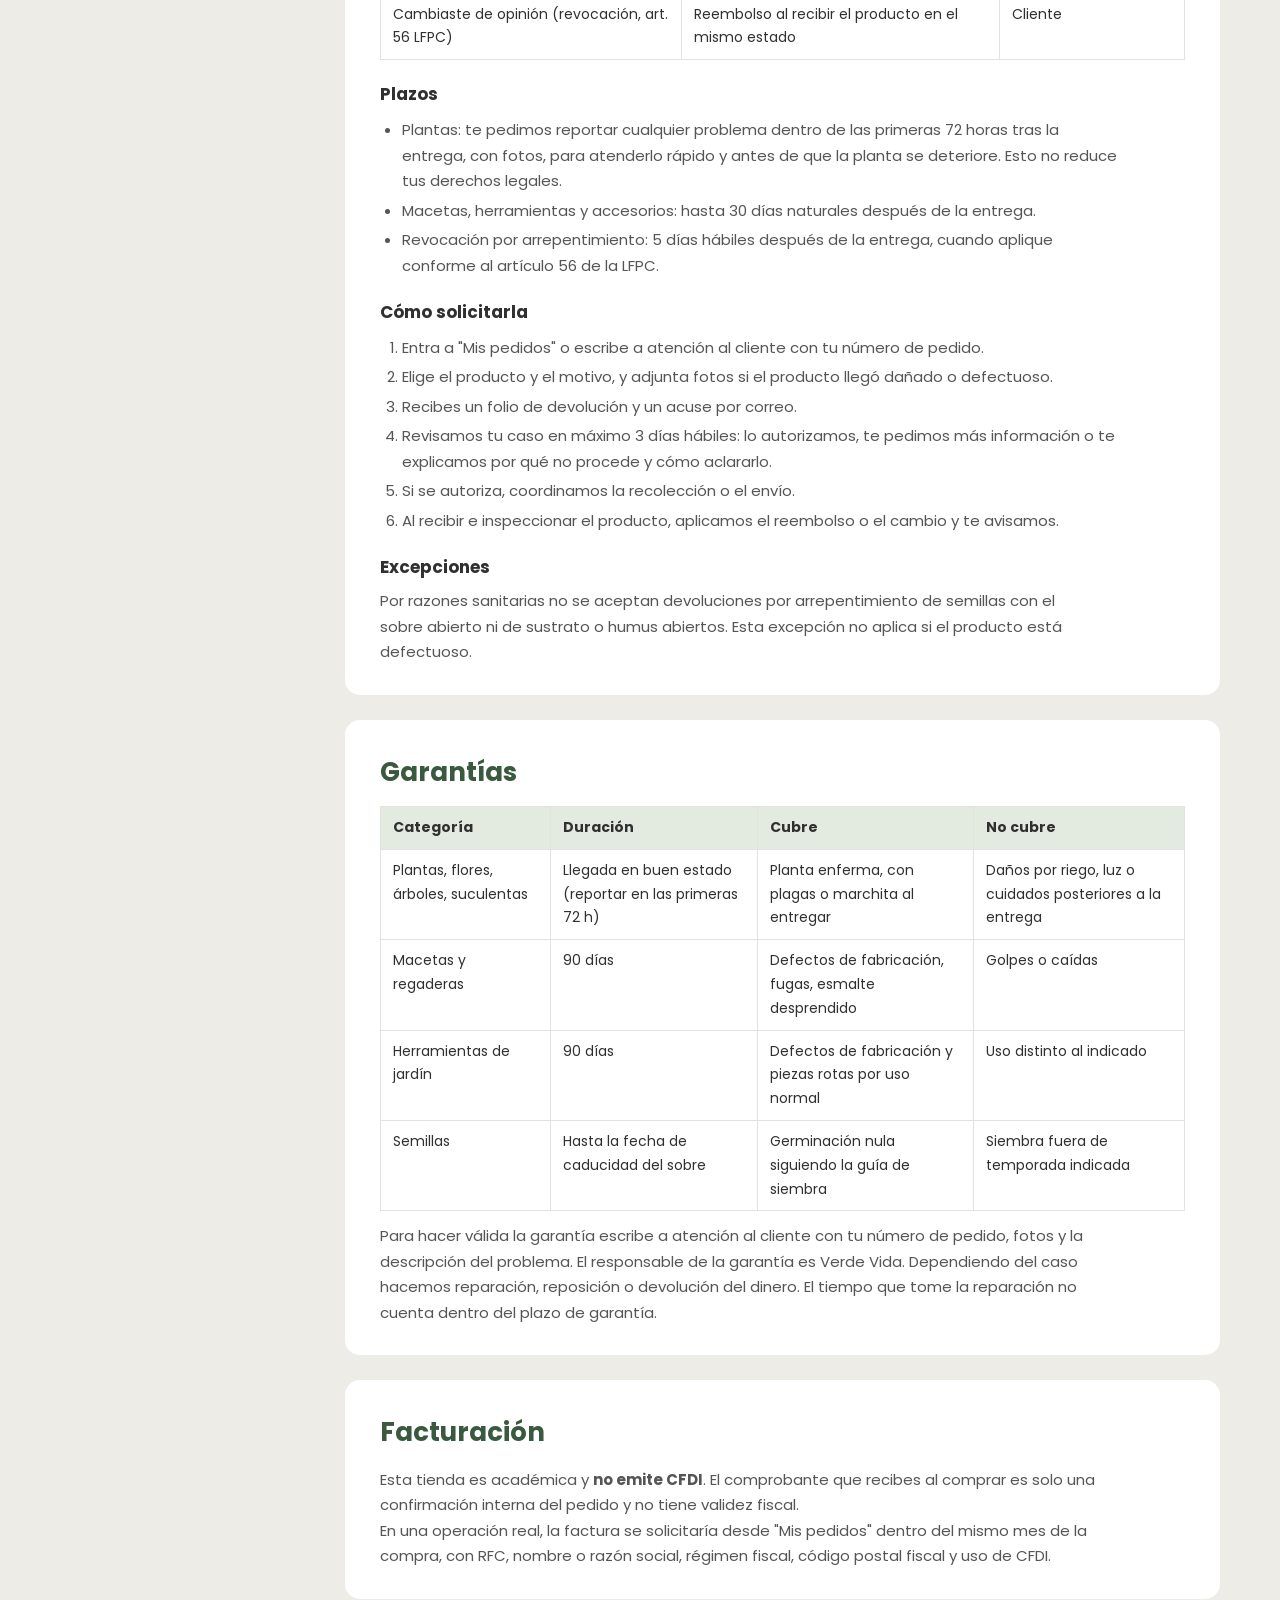
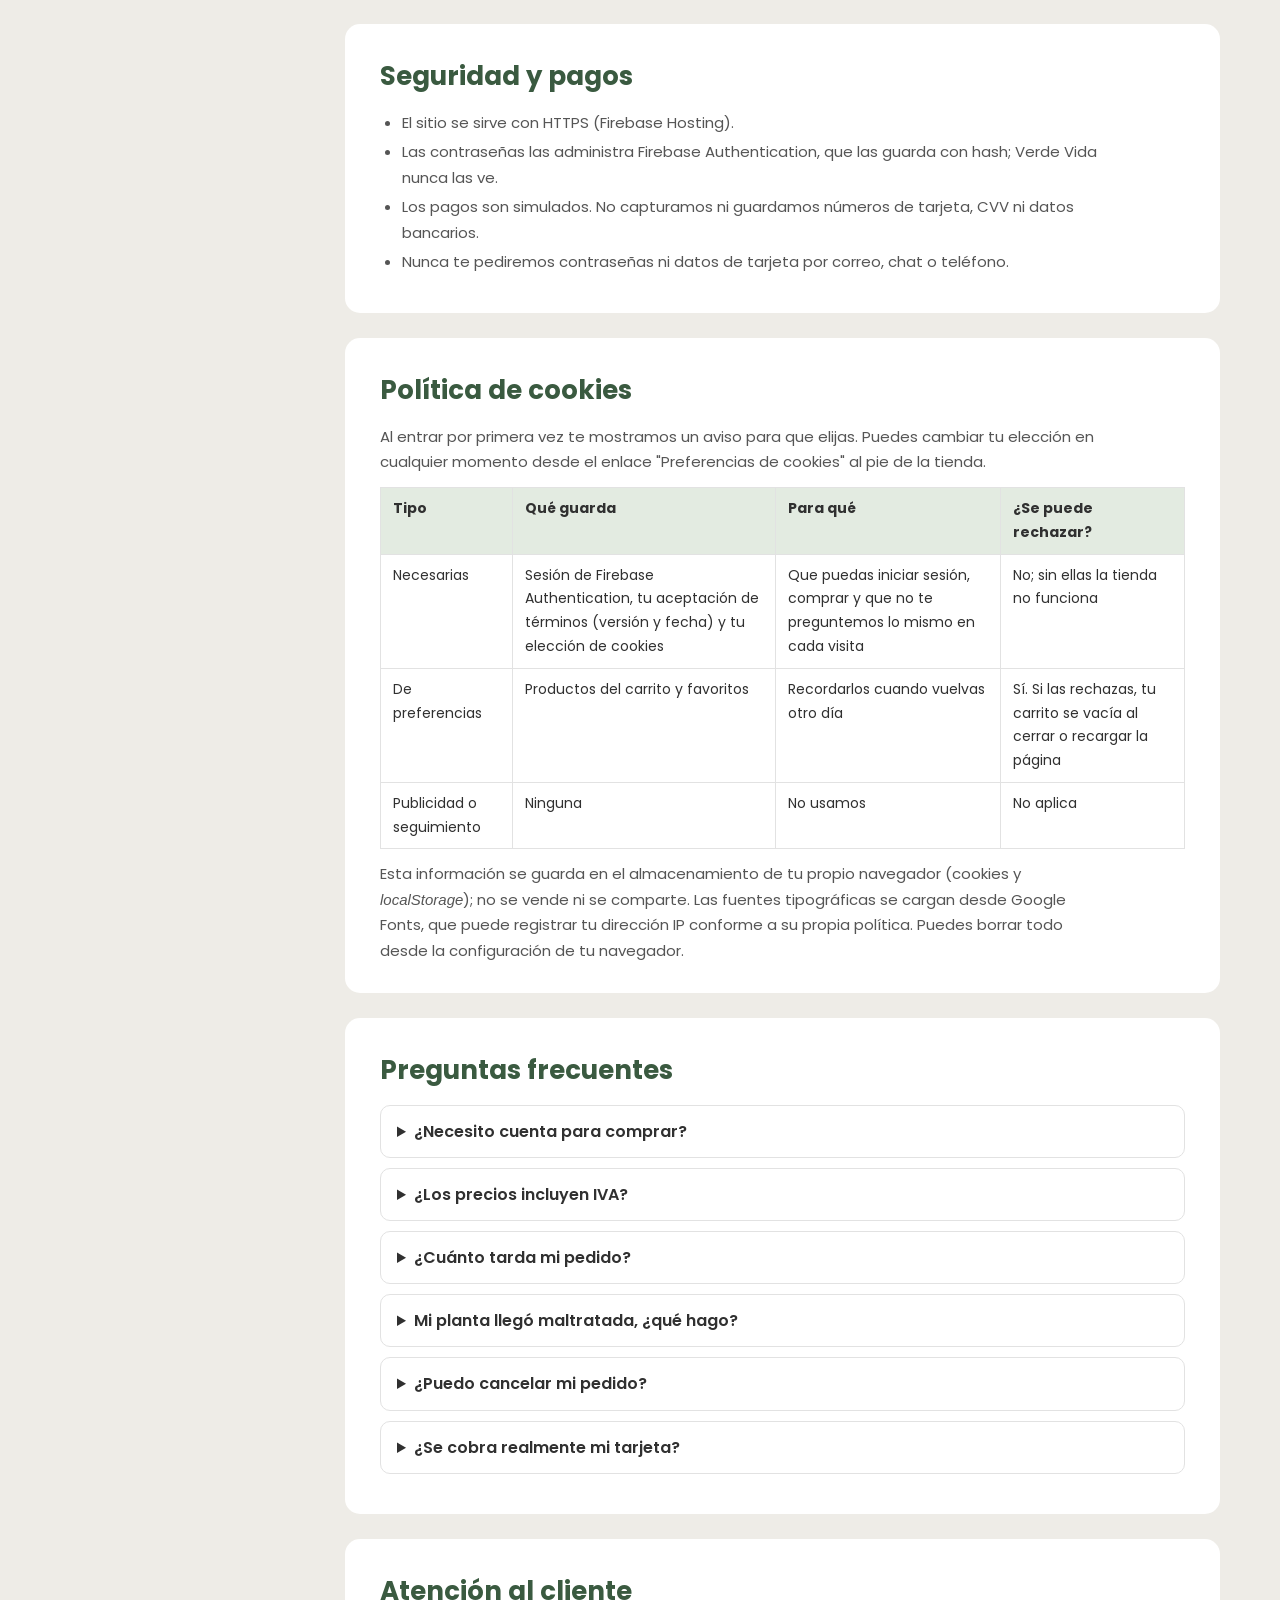
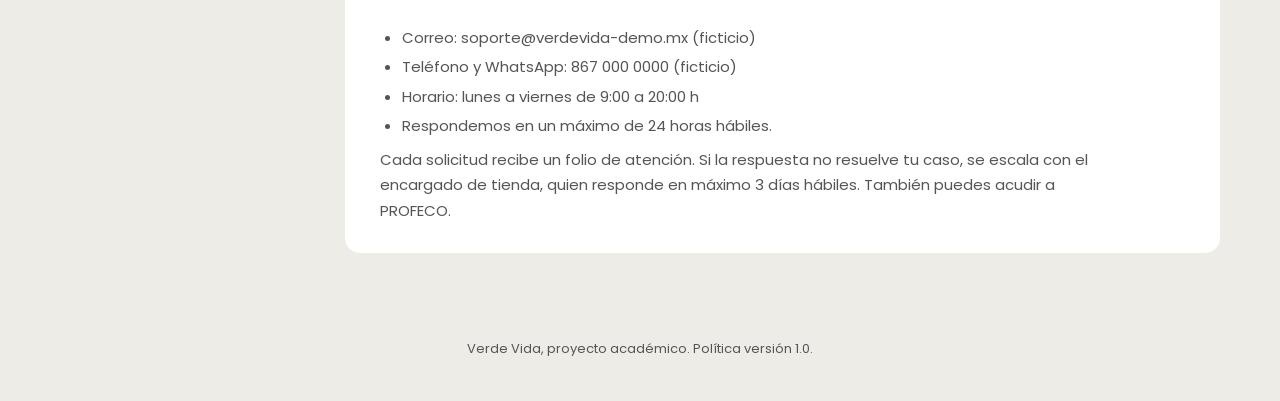
==== commit de953269: "actualizacion, se agrego las coockis" ====
--- a/politicas.html
+++ b/politicas.html
@@ -41,6 +41,7 @@
             <li><a href="#garantias">Garantías</a></li>
             <li><a href="#facturacion">Facturación</a></li>
             <li><a href="#seguridad">Seguridad y pagos</a></li>
+            <li><a href="#cookies">Cookies</a></li>
             <li><a href="#faq">Preguntas frecuentes</a></li>
             <li><a href="#contacto">Atención al cliente</a></li>
         </ul>
@@ -242,6 +243,21 @@
         </section>
 
         <!-- ================= FAQ ================= -->
+        <!-- ================= COOKIES ================= -->
+        <section class="legal-seccion" id="cookies">
+            <h2>Política de cookies</h2>
+            <p>Al entrar por primera vez te mostramos un aviso para que elijas. Puedes cambiar tu elección en cualquier momento desde el enlace "Preferencias de cookies" al pie de la tienda.</p>
+            <div class="tabla-wrap">
+                <table>
+                    <tr><th>Tipo</th><th>Qué guarda</th><th>Para qué</th><th>¿Se puede rechazar?</th></tr>
+                    <tr><td>Necesarias</td><td>Sesión de Firebase Authentication, tu aceptación de términos (versión y fecha) y tu elección de cookies</td><td>Que puedas iniciar sesión, comprar y que no te preguntemos lo mismo en cada visita</td><td>No; sin ellas la tienda no funciona</td></tr>
+                    <tr><td>De preferencias</td><td>Productos del carrito y favoritos</td><td>Recordarlos cuando vuelvas otro día</td><td>Sí. Si las rechazas, tu carrito se vacía al cerrar o recargar la página</td></tr>
+                    <tr><td>Publicidad o seguimiento</td><td>Ninguna</td><td>No usamos</td><td>No aplica</td></tr>
+                </table>
+            </div>
+            <p>Esta información se guarda en el almacenamiento de tu propio navegador (cookies y <em>localStorage</em>); no se vende ni se comparte. Las fuentes tipográficas se cargan desde Google Fonts, que puede registrar tu dirección IP conforme a su propia política. Puedes borrar todo desde la configuración de tu navegador.</p>
+        </section>
+
         <section class="legal-seccion" id="faq">
             <h2>Preguntas frecuentes</h2>
             <details><summary>¿Necesito cuenta para comprar?</summary><p>Sí. Así puedes consultar tus pedidos y solicitar devoluciones desde tu historial.</p></details>
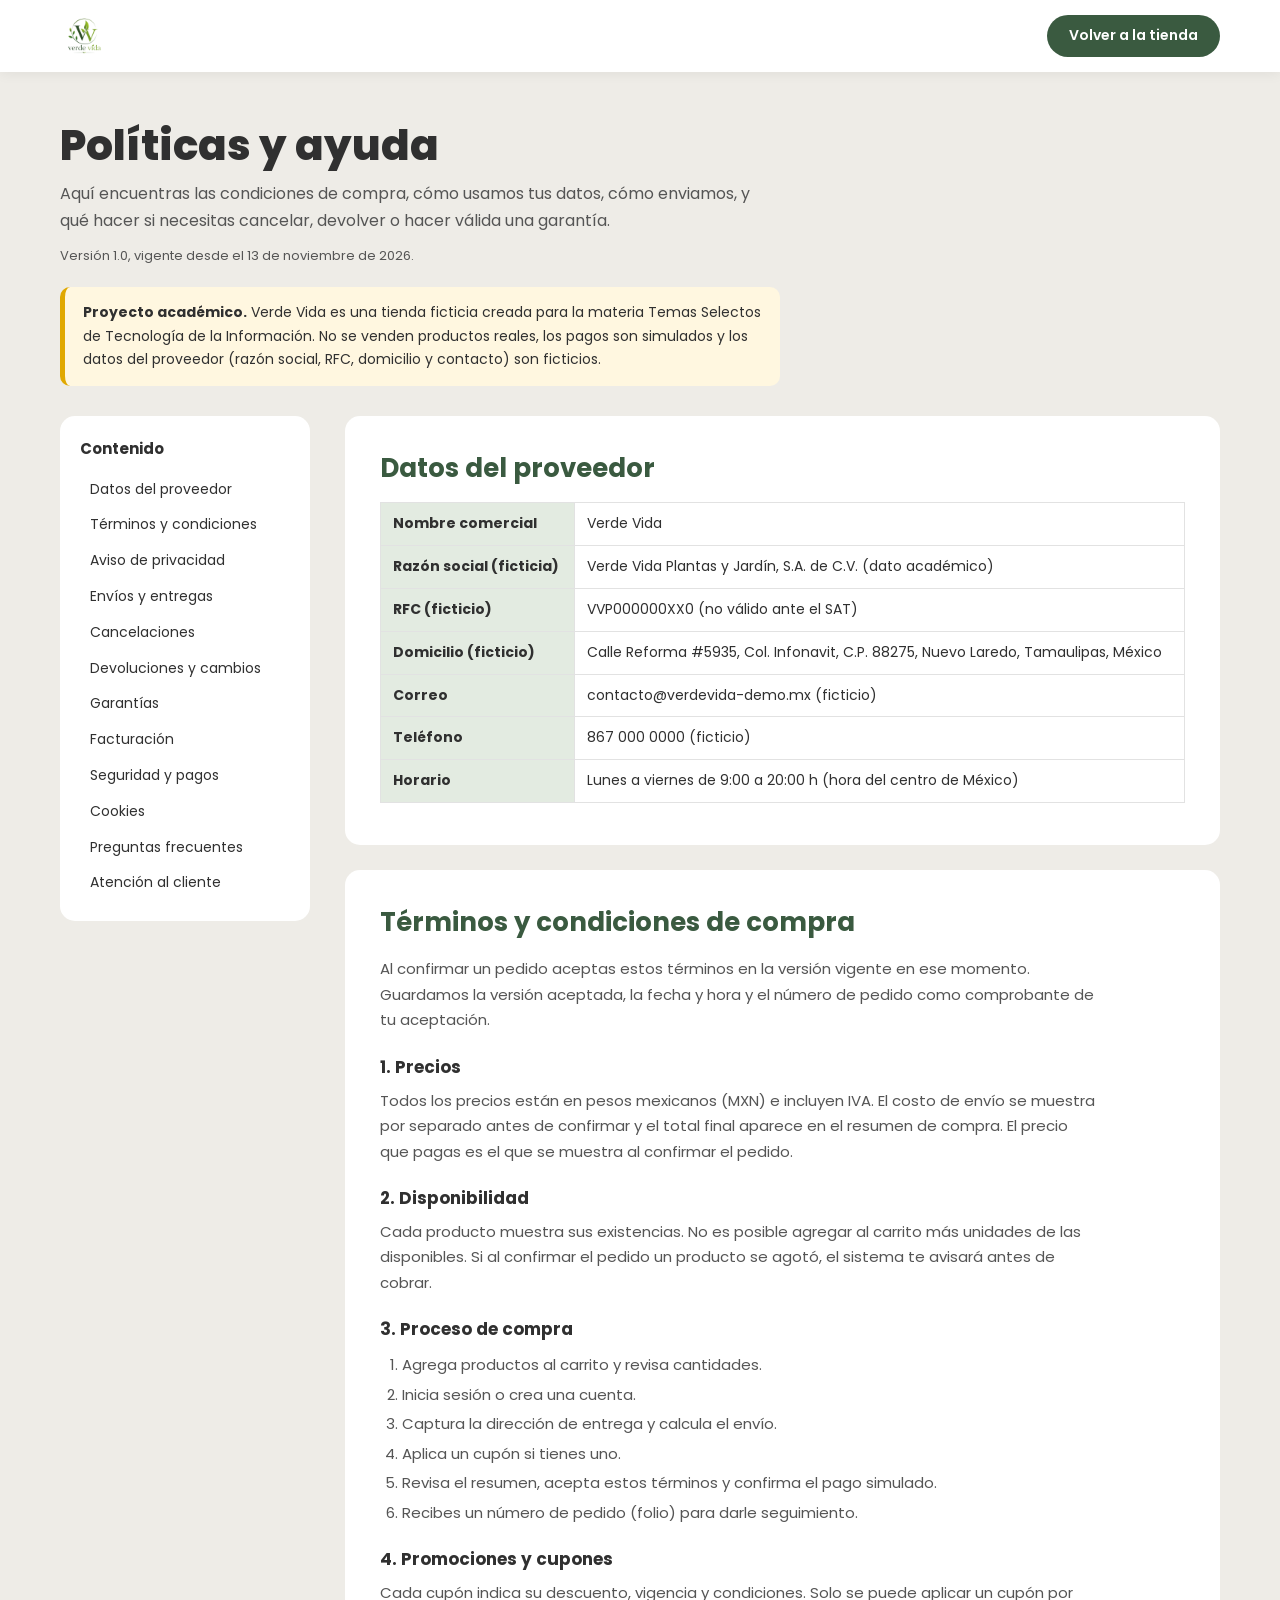
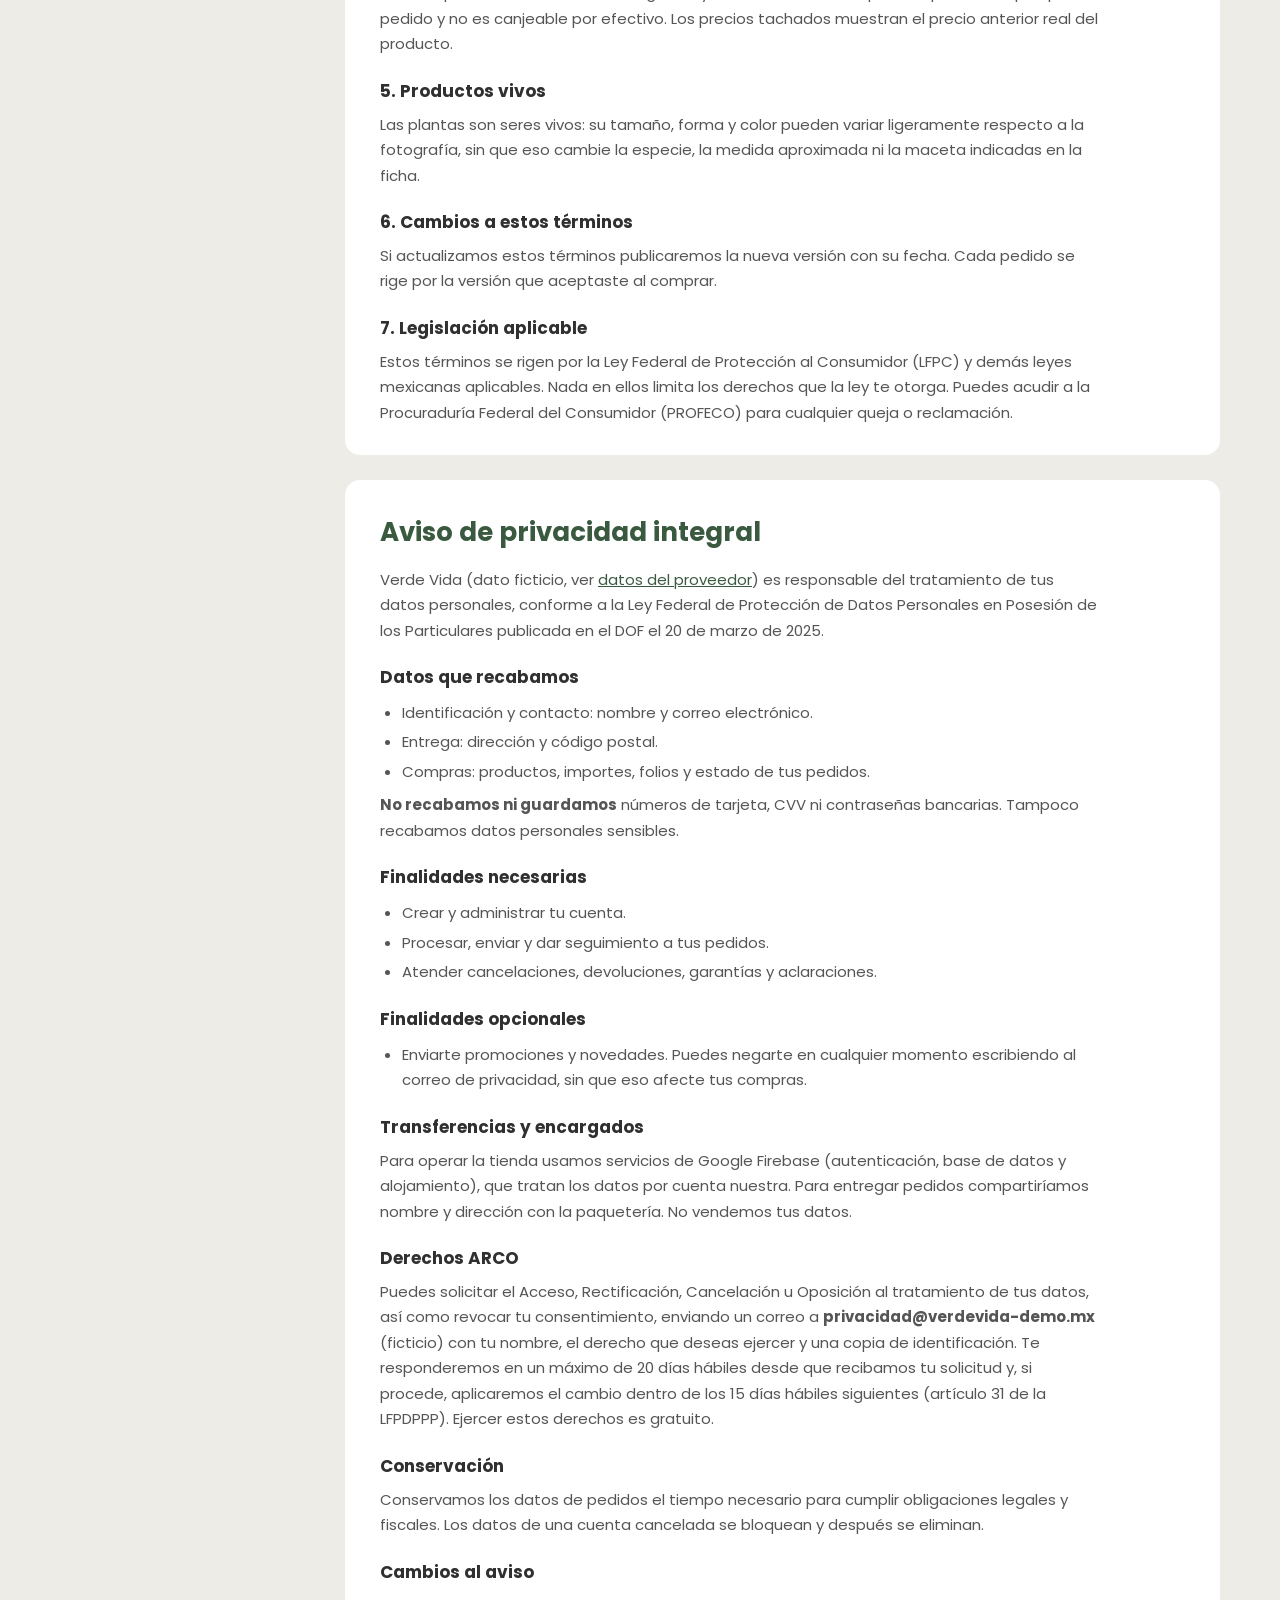
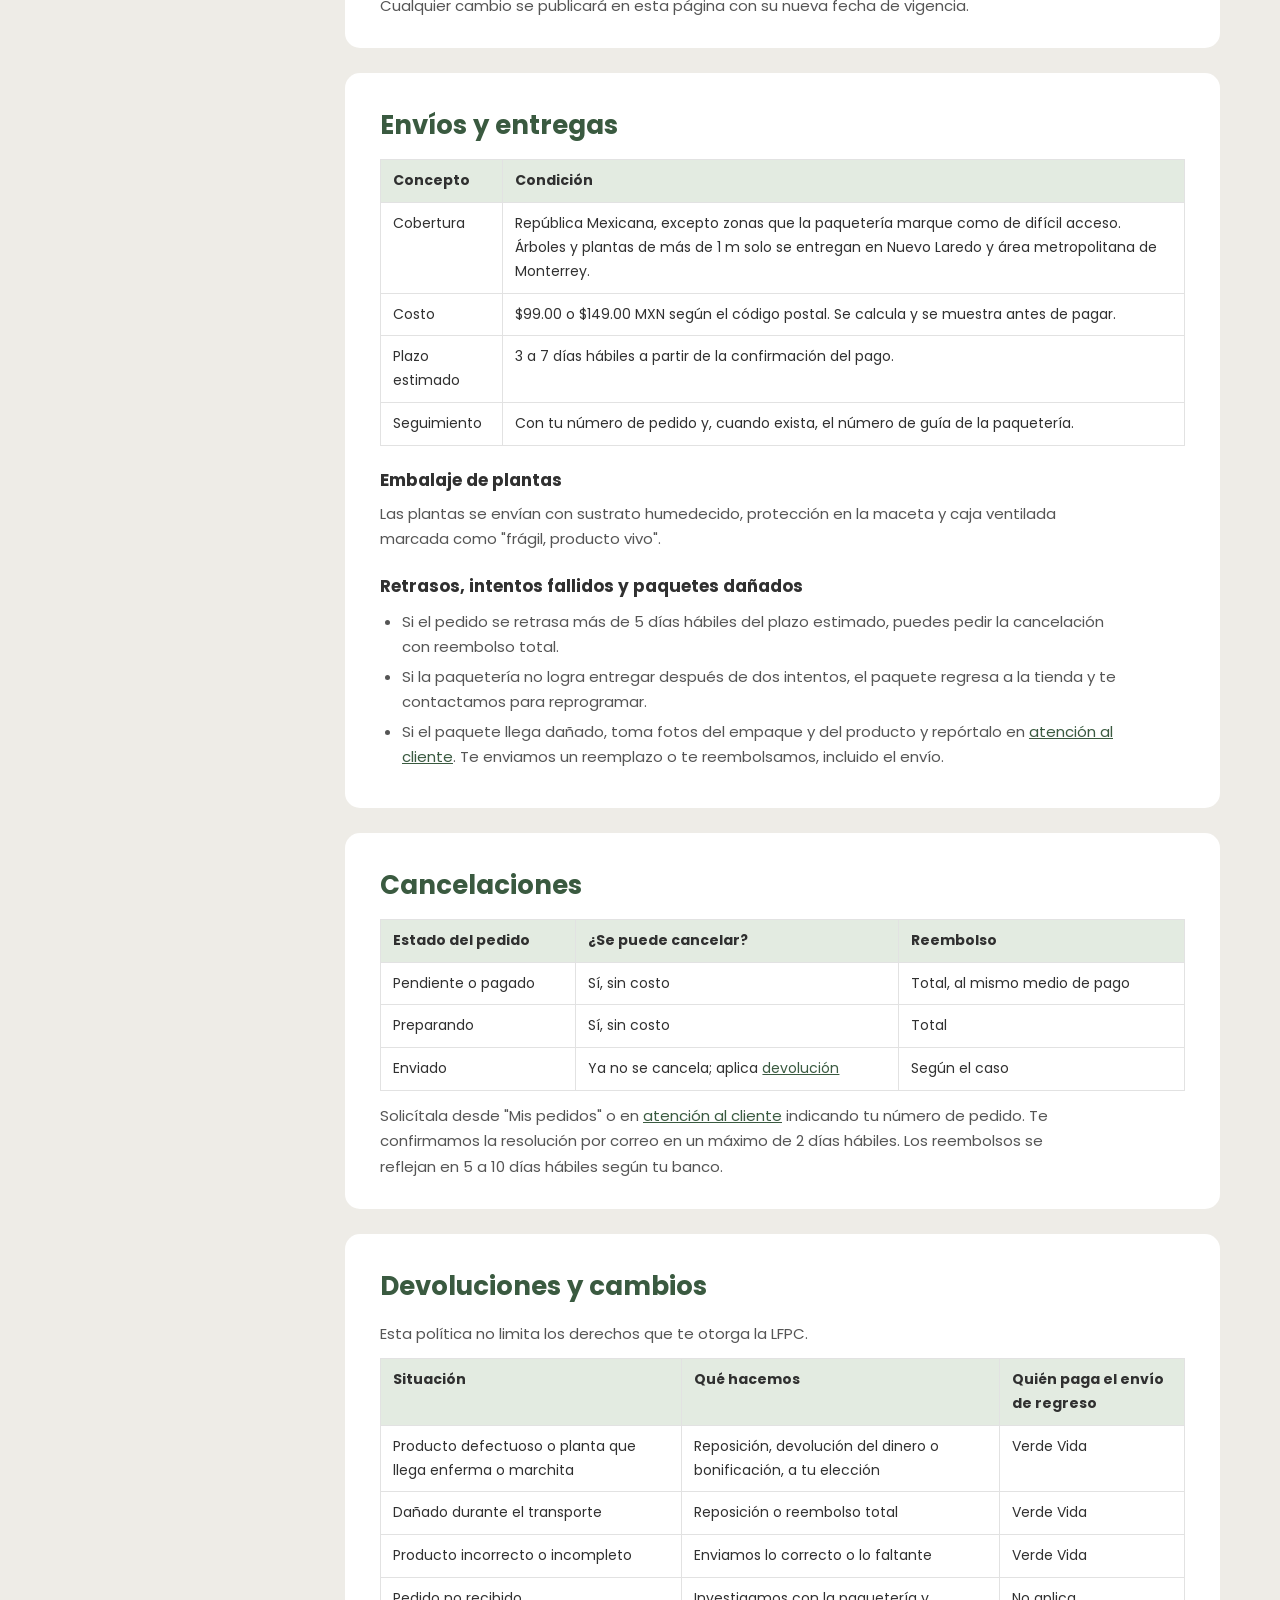
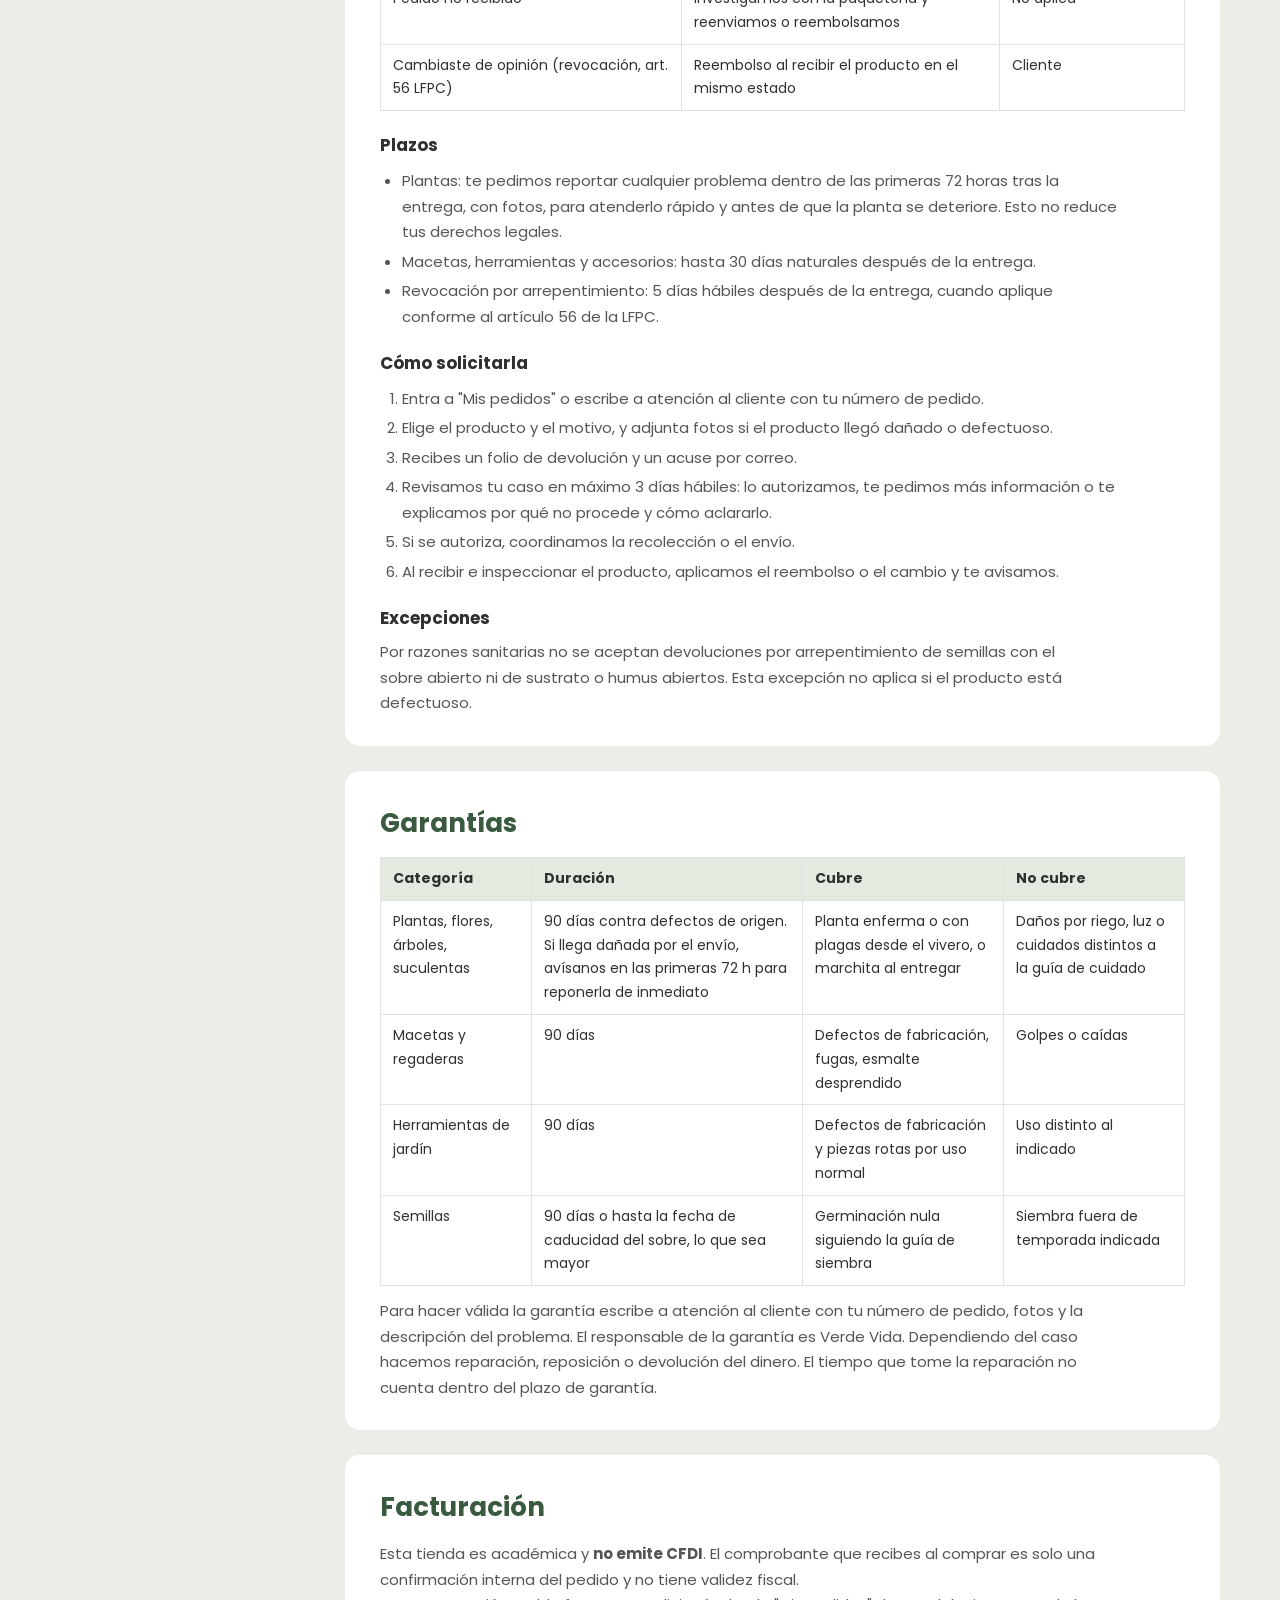
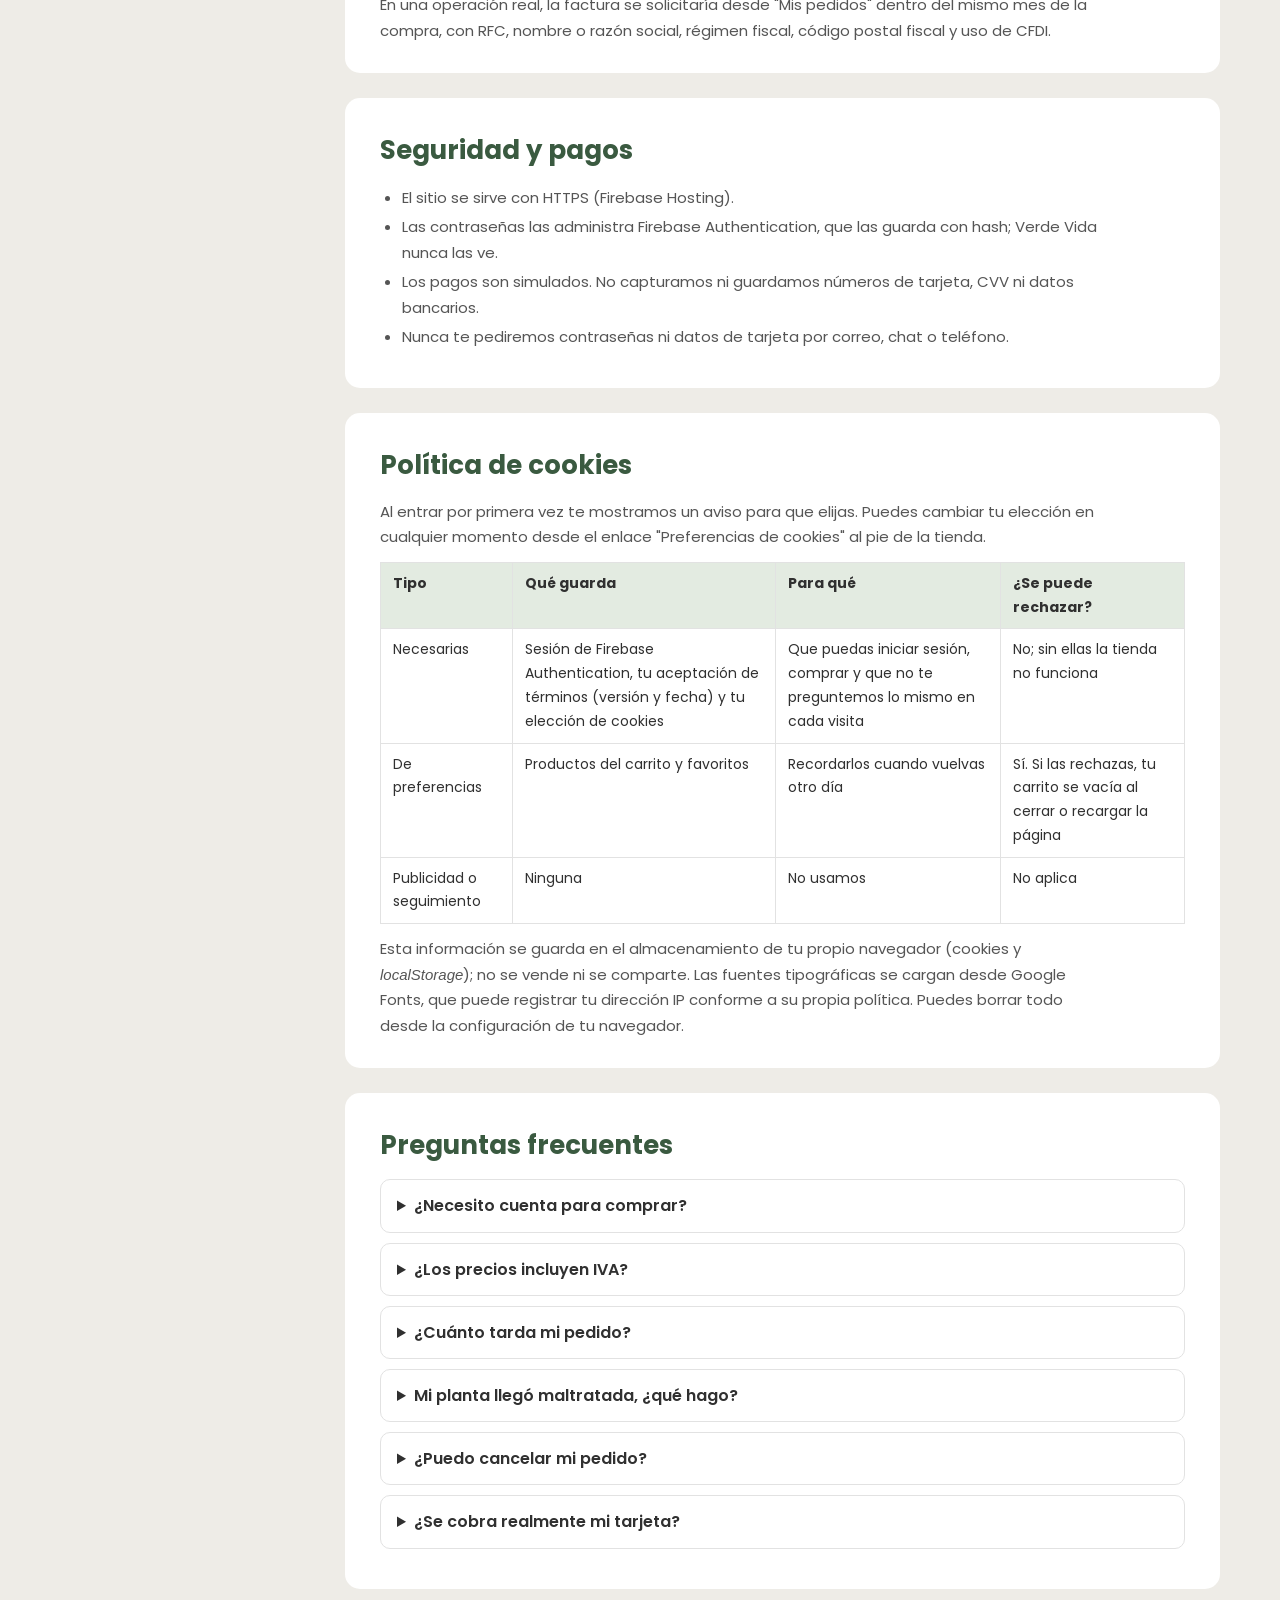
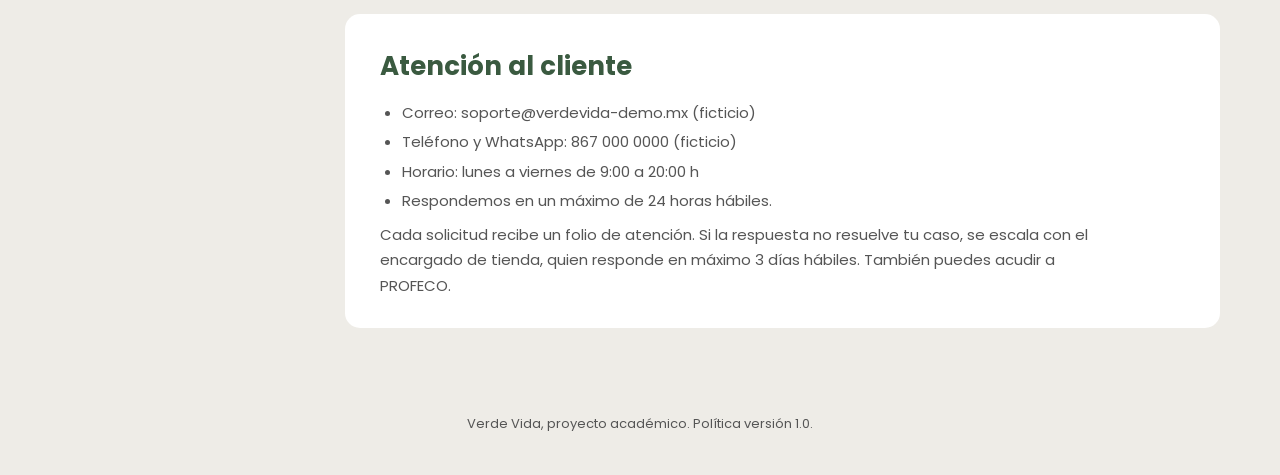
==== commit d504f412: "politicas html actualizados" ====
--- a/politicas.html
+++ b/politicas.html
@@ -127,7 +127,7 @@
             <p>Para operar la tienda usamos servicios de Google Firebase (autenticación, base de datos y alojamiento), que tratan los datos por cuenta nuestra. Para entregar pedidos compartiríamos nombre y dirección con la paquetería. No vendemos tus datos.</p>
 
             <h3>Derechos ARCO</h3>
-            <p>Puedes solicitar el Acceso, Rectificación, Cancelación u Oposición al tratamiento de tus datos, así como revocar tu consentimiento, enviando un correo a <strong>privacidad@verdevida-demo.mx</strong> (ficticio) con tu nombre, el derecho que deseas ejercer y una copia de identificación. Responderemos en los plazos que establece la ley.</p>
+            <p>Puedes solicitar el Acceso, Rectificación, Cancelación u Oposición al tratamiento de tus datos, así como revocar tu consentimiento, enviando un correo a <strong>privacidad@verdevida-demo.mx</strong> (ficticio) con tu nombre, el derecho que deseas ejercer y una copia de identificación. Te responderemos en un máximo de 20 días hábiles desde que recibamos tu solicitud y, si procede, aplicaremos el cambio dentro de los 15 días hábiles siguientes (artículo 31 de la LFPDPPP). Ejercer estos derechos es gratuito.</p>
 
             <h3>Conservación</h3>
             <p>Conservamos los datos de pedidos el tiempo necesario para cumplir obligaciones legales y fiscales. Los datos de una cuenta cancelada se bloquean y después se eliminan.</p>
@@ -215,10 +215,10 @@
             <div class="tabla-wrap">
                 <table>
                     <tr><th>Categoría</th><th>Duración</th><th>Cubre</th><th>No cubre</th></tr>
-                    <tr><td>Plantas, flores, árboles, suculentas</td><td>Llegada en buen estado (reportar en las primeras 72 h)</td><td>Planta enferma, con plagas o marchita al entregar</td><td>Daños por riego, luz o cuidados posteriores a la entrega</td></tr>
+                    <tr><td>Plantas, flores, árboles, suculentas</td><td>90 días contra defectos de origen. Si llega dañada por el envío, avísanos en las primeras 72 h para reponerla de inmediato</td><td>Planta enferma o con plagas desde el vivero, o marchita al entregar</td><td>Daños por riego, luz o cuidados distintos a la guía de cuidado</td></tr>
                     <tr><td>Macetas y regaderas</td><td>90 días</td><td>Defectos de fabricación, fugas, esmalte desprendido</td><td>Golpes o caídas</td></tr>
                     <tr><td>Herramientas de jardín</td><td>90 días</td><td>Defectos de fabricación y piezas rotas por uso normal</td><td>Uso distinto al indicado</td></tr>
-                    <tr><td>Semillas</td><td>Hasta la fecha de caducidad del sobre</td><td>Germinación nula siguiendo la guía de siembra</td><td>Siembra fuera de temporada indicada</td></tr>
+                    <tr><td>Semillas</td><td>90 días o hasta la fecha de caducidad del sobre, lo que sea mayor</td><td>Germinación nula siguiendo la guía de siembra</td><td>Siembra fuera de temporada indicada</td></tr>
                 </table>
             </div>
             <p>Para hacer válida la garantía escribe a atención al cliente con tu número de pedido, fotos y la descripción del problema. El responsable de la garantía es Verde Vida. Dependiendo del caso hacemos reparación, reposición o devolución del dinero. El tiempo que tome la reparación no cuenta dentro del plazo de garantía.</p>
